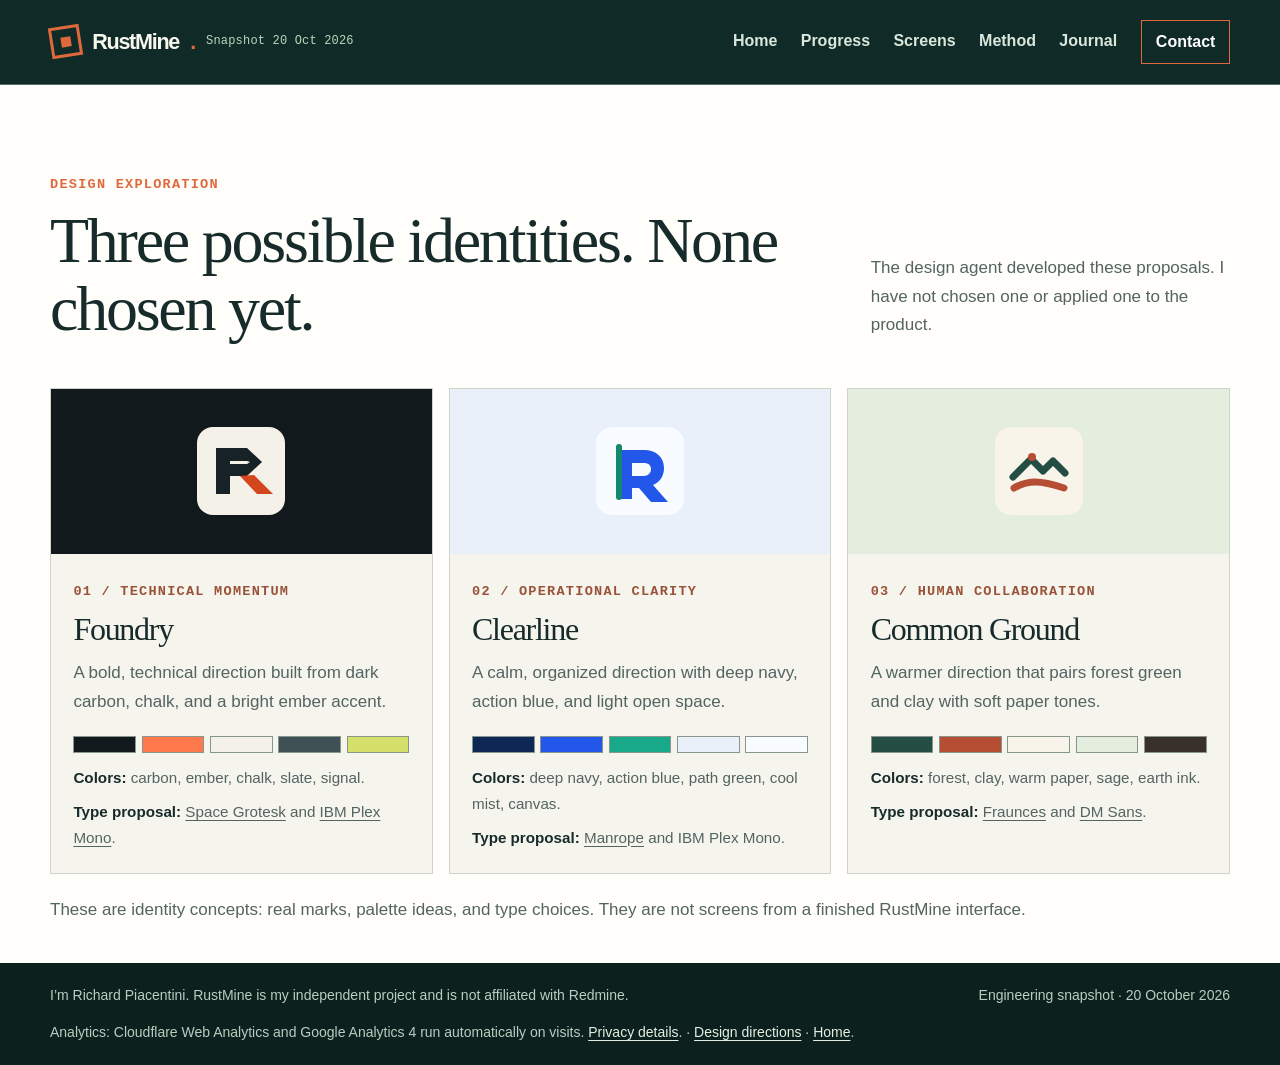
==== design/index.html @ 47bffeab "Organize RustMine site into seven evidence-led pages" ====
<!doctype html>
<html lang="en">
<head>
  <meta charset="utf-8">
  <meta name="viewport" content="width=device-width, initial-scale=1">
  <meta name="color-scheme" content="light">
  <meta name="theme-color" content="#102b27">
  <link rel="icon" href="/favicon.ico" sizes="any">
  <link rel="icon" href="/favicon.svg" type="image/svg+xml">
  <link rel="icon" href="/favicon-32.png" type="image/png" sizes="32x32">
  <link rel="icon" href="/favicon-16.png" type="image/png" sizes="16x16">
  <link rel="apple-touch-icon" href="/apple-touch-icon.png" sizes="180x180">
  <link rel="manifest" href="/site.webmanifest">
  <meta name="description" content="Three unchosen RustMine identity concepts, separate from the actual product interface.">
  <link rel="canonical" href="https://rustmine.org/design/">
  <meta property="og:type" content="website">
  <meta property="og:site_name" content="RustMine">
  <meta property="og:url" content="https://rustmine.org/design/">
  <meta property="og:title" content="Design directions | RustMine">
  <meta property="og:description" content="Three unchosen RustMine identity concepts, separate from the actual product interface.">
  <meta property="og:image" content="https://rustmine.org/social-card-2026-10-20.png">
  <meta property="og:image:secure_url" content="https://rustmine.org/social-card-2026-10-20.png">
  <meta property="og:image:type" content="image/png">
  <meta property="og:image:width" content="1200">
  <meta property="og:image:height" content="630">
  <meta property="og:image:alt" content="RustMine: Keep Redmine’s data. Rebuild its core in Rust.">
  <meta name="twitter:card" content="summary_large_image">
  <meta name="twitter:title" content="Design directions | RustMine">
  <meta name="twitter:description" content="Three unchosen RustMine identity concepts, separate from the actual product interface.">
  <meta name="twitter:image" content="https://rustmine.org/social-card-2026-10-20.png">
  <meta name="twitter:image:alt" content="RustMine: Keep Redmine’s data. Rebuild its core in Rust.">
  <title>Design directions | RustMine</title>
  <script type="application/ld+json">
  {
  "@context": "https://schema.org",
  "@graph": [
    {
      "@type": "WebSite",
      "@id": "https://rustmine.org/#website",
      "name": "RustMine",
      "url": "https://rustmine.org/",
      "description": "Richard Piacentini’s public engineering journal about an experimental rewrite of Redmine in Rust."
    },
    {
      "@type": "WebPage",
      "@id": "https://rustmine.org/design/#webpage",
      "url": "https://rustmine.org/design/",
      "name": "Design directions | RustMine",
      "description": "Three unchosen RustMine identity concepts, separate from the actual product interface.",
      "inLanguage": "en",
      "isPartOf": {
        "@id": "https://rustmine.org/#website"
      },
      "author": {
        "@id": "https://rustmine.org/#author"
      }
    },
    {
      "@type": "Person",
      "@id": "https://rustmine.org/#author",
      "name": "Richard Piacentini",
      "sameAs": [
        "https://www.linkedin.com/in/richardpiacentini/"
      ]
    }
  ]
}
  </script>
    <link rel="stylesheet" href="/site.css">
</head>
<body>
  <a class="skip" href="#main">Skip to content</a>
<header class="site-header">
    <div class="wrap header-row">
      <div class="brand-lockup"><a class="brand" href="/" aria-label="RustMine home"><span class="brand-mark" aria-hidden="true"><span></span></span>RustMine<span style="color:var(--accent)">.</span></a><span class="header-snapshot">Snapshot <time datetime="2026-10-20T04:11:00Z">20 Oct 2026</time></span></div>
      <nav class="site-nav desktop-nav" id="main-nav" aria-label="Main navigation"><a href="/">Home</a><a href="/progress/">Progress</a><a href="/screens/">Screens</a><a href="/method/">Method</a><a href="/journal/">Journal</a><a class="nav-contact" href="/#contact">Contact</a></nav>
      <details class="mobile-menu" id="mobile-menu">
        <summary><span class="menu-glyph" aria-hidden="true"><i></i><i></i><i></i></span>Menu</summary>
        <nav class="site-nav mobile-nav" aria-label="Mobile navigation"><a href="/">Home</a><a href="/progress/">Progress</a><a href="/screens/">Screens</a><a href="/method/">Method</a><a href="/journal/">Journal</a><a href="/design/" aria-current="page">Design directions</a><a href="/privacy/">Privacy</a><a class="mobile-contact" href="/#contact">Contact</a></nav>
      </details>
    </div>
  </header>
  <main id="main">
<section class="section directions" id="directions" aria-labelledby="directions-title">
      <div class="wrap">
        <div class="section-heading"><div><div class="eyebrow">Design exploration</div><h2 id="directions-title">Three possible identities. None chosen yet.</h2></div><p>The design agent developed these proposals. I have not chosen one or applied one to the product.</p></div>
        <div class="directions-grid">
          <article class="direction-card" style="--direction-bg:#11191c;--direction-tile:#f4f1e9">
            <div class="direction-visual"><img src="/assets/site/brand/foundry-mark.svg" alt="Foundry mark: an angular R with an ember-colored stroke" width="88" height="88"></div>
            <div class="direction-body"><span class="eyebrow">01 / Technical momentum</span><h3>Foundry</h3><p>A bold, technical direction built from dark carbon, chalk, and a bright ember accent.</p><div class="direction-swatches" aria-hidden="true"><span style="background:#11191c"></span><span style="background:#ff784c"></span><span style="background:#f4f1e9"></span><span style="background:#405155"></span><span style="background:#d4e06a"></span></div><p class="direction-detail"><strong>Colors:</strong> carbon, ember, chalk, slate, signal.</p><p class="direction-detail"><strong>Type proposal:</strong> <a class="external-link" href="https://fonts.google.com/specimen/Space+Grotesk" target="_blank" rel="noopener noreferrer" aria-label="Space Grotesk (opens in a new tab)" title="Opens in a new tab">Space Grotesk</a> and <a class="external-link" href="https://fonts.google.com/specimen/IBM+Plex+Mono" target="_blank" rel="noopener noreferrer" aria-label="IBM Plex Mono (opens in a new tab)" title="Opens in a new tab">IBM Plex Mono</a>.</p></div>
          </article>
          <article class="direction-card" style="--direction-bg:#eaf0fa;--direction-tile:#f8fbff">
            <div class="direction-visual"><img src="/assets/site/brand/clearline-mark.svg" alt="Clearline mark: a blue R anchored by a green line" width="88" height="88"></div>
            <div class="direction-body"><span class="eyebrow">02 / Operational clarity</span><h3>Clearline</h3><p>A calm, organized direction with deep navy, action blue, and light open space.</p><div class="direction-swatches" aria-hidden="true"><span style="background:#0d2855"></span><span style="background:#2357e9"></span><span style="background:#17a989"></span><span style="background:#eaf0fa"></span><span style="background:#f8fbff"></span></div><p class="direction-detail"><strong>Colors:</strong> deep navy, action blue, path green, cool mist, canvas.</p><p class="direction-detail"><strong>Type proposal:</strong> <a class="external-link" href="https://fonts.google.com/specimen/Manrope" target="_blank" rel="noopener noreferrer" aria-label="Manrope (opens in a new tab)" title="Opens in a new tab">Manrope</a> and IBM Plex Mono.</p></div>
          </article>
          <article class="direction-card" style="--direction-bg:#e5eddf;--direction-tile:#f8f4ea">
            <div class="direction-visual"><img src="/assets/site/brand/common-ground-mark.svg" alt="Common Ground mark: two rising paths above a shared horizon" width="88" height="88"></div>
            <div class="direction-body"><span class="eyebrow">03 / Human collaboration</span><h3>Common Ground</h3><p>A warmer direction that pairs forest green and clay with soft paper tones.</p><div class="direction-swatches" aria-hidden="true"><span style="background:#244e44"></span><span style="background:#b54e32"></span><span style="background:#f8f4ea"></span><span style="background:#e5eddf"></span><span style="background:#3a302a"></span></div><p class="direction-detail"><strong>Colors:</strong> forest, clay, warm paper, sage, earth ink.</p><p class="direction-detail"><strong>Type proposal:</strong> <a class="external-link" href="https://fonts.google.com/specimen/Fraunces" target="_blank" rel="noopener noreferrer" aria-label="Fraunces (opens in a new tab)" title="Opens in a new tab">Fraunces</a> and <a class="external-link" href="https://fonts.google.com/specimen/DM+Sans" target="_blank" rel="noopener noreferrer" aria-label="DM Sans (opens in a new tab)" title="Opens in a new tab">DM Sans</a>.</p></div>
          </article>
        </div>
        <p class="directions-note">These are identity concepts: real marks, palette ideas, and type choices. They are not screens from a finished RustMine interface.</p>
        
      </div>
    </section>
  </main>
<div class="screen-viewer" id="screen-viewer" role="dialog" aria-modal="true" aria-labelledby="viewer-title" aria-describedby="viewer-description" hidden>
    <div class="viewer-panel">
      <div class="viewer-toolbar"><h2 id="viewer-title"></h2><div class="viewer-controls"><button type="button" id="viewer-fit" aria-label="Fit image to window">Fit</button><button type="button" id="viewer-minus" aria-label="Zoom out">−</button><output id="viewer-zoom" aria-live="polite">Fit</output><button type="button" id="viewer-plus" aria-label="Zoom in">+</button><button type="button" class="viewer-close" id="viewer-close" aria-label="Close image viewer">Close ×</button></div></div>
      <div class="viewer-scroll" id="viewer-scroll" tabindex="0" aria-label="Scrollable full-resolution screenshot"><img id="viewer-image" alt=""></div>
      <p class="viewer-caption" id="viewer-description"></p>
    </div>
  </div>
<footer><div class="wrap"><span>I’m Richard Piacentini. RustMine is my independent project and is not affiliated with Redmine.</span><span>Engineering snapshot · 20 October 2026</span><p class="footer-analytics">Analytics: Cloudflare Web Analytics and Google Analytics 4 run automatically on visits. <a href="/privacy/">Privacy details</a>. · <a href="/design/">Design directions</a> · <a href="/">Home</a>.</p></div></footer>
  <script src="/analytics.js" defer></script>
  <script src="/site.js" defer></script>
</body>
</html>
---- site.css ----
:root {
      --ink: #172b2b;
      --muted: #536461;
      --line: #cdd4cb;
      --paper: #f5f4ed;
      --white: #fffefa;
      --forest: #183f38;
      --forest-deep: #102b27;
      --accent: #df693c;
      --accent-light: #f9e8dd;
      --mint: #b9d7bd;
      --mono: ui-monospace, SFMono-Regular, Menlo, Consolas, monospace;
      --serif: Iowan Old Style, Baskerville, Georgia, serif;
      --sans: -apple-system, BlinkMacSystemFont, "Segoe UI", Arial, sans-serif;
    }
    * { box-sizing: border-box; }
    html { scroll-behavior: smooth; }
    body { margin: 0; background: var(--paper); color: var(--ink); font: 17px/1.68 var(--sans); }
    a { color: inherit; text-underline-offset: .2em; }
    a:focus-visible, button:focus-visible { outline: 3px solid var(--accent); outline-offset: 4px; }
    .skip { position: absolute; left: 1rem; top: -4rem; z-index: 20; padding: .6rem 1rem; background: var(--white); }
    .skip:focus { top: .6rem; }
    .wrap { width: min(1180px, calc(100% - 3rem)); margin-inline: auto; }
    .eyebrow, .micro, .metric-label, .tag, .filter, .source, .mini-title { font-family: var(--mono); text-transform: uppercase; letter-spacing: .09em; }
    .eyebrow { font-size: .85rem; font-weight: 700; line-height: 1.45; }
    .micro { font-size: .875rem; }
    .site-header { position: sticky; top: 0; z-index: 40; background: var(--forest-deep); color: #f7f7ee; border-bottom: 1px solid #527069; }
    .header-row { min-height: 84px; display: flex; align-items: center; justify-content: space-between; gap: 1.5rem; }
    .brand-lockup { display: flex; flex: 0 0 auto; align-items: center; gap: .7rem; }
    .brand { display: inline-flex; align-items: center; gap: .7rem; text-decoration: none; font-weight: 800; font-size: 1.35rem; letter-spacing: -.06em; flex: none; }
    .brand-mark { width: 31px; height: 31px; display: inline-grid; place-items: center; border: 3px solid var(--accent); transform: rotate(-9deg); }
    .brand-mark span { display: block; width: 10px; height: 10px; background: var(--accent); }
    .header-snapshot { color: var(--mint); font: 400 .75rem/1.3 var(--mono); letter-spacing: .015em; white-space: nowrap; }
    .site-nav { display: flex; flex-wrap: nowrap; align-items: center; justify-content: flex-end; gap: clamp(.4rem, 1.2vw, 1.1rem); }
    .site-nav a { display: inline-flex; min-height: 44px; align-items: center; justify-content: center; padding: .35rem .25rem; border-bottom: 2px solid transparent; color: #d9e7dc; text-decoration: none; font: 650 1rem/1.2 var(--sans); white-space: nowrap; }
    .site-nav a:hover, .site-nav a[aria-current="page"] { color: #fff; }
    .site-nav a[aria-current="page"] { border-bottom-color: var(--accent); }
    .site-nav a:focus-visible { outline: 3px solid var(--accent); outline-offset: 2px; }
    .desktop-nav .nav-contact { margin-left: .3rem; padding: .5rem .85rem; border: 1px solid var(--accent); color: #fff; }
    .desktop-nav .nav-contact:hover { background: var(--accent); color: var(--forest-deep); }
    .mobile-menu { display: none; }
    .mobile-menu > summary { display: flex; align-items: center; gap: .65rem; min-height: 48px; padding: .5rem .8rem; border: 1px solid #6a887c; background: transparent; color: #f7f7ed; font: 700 1rem/1 var(--sans); cursor: pointer; list-style: none; }
    .mobile-menu > summary::-webkit-details-marker { display: none; }
    .mobile-menu > summary:focus-visible { outline: 3px solid var(--accent); outline-offset: 3px; }
    .menu-glyph { display: grid; gap: 4px; width: 18px; }
    .menu-glyph i { display: block; height: 2px; background: var(--accent); }
    .hero { color: #f7f7ee; background: radial-gradient(circle at 82% 15%, #31554a 0, transparent 37%), var(--forest-deep); overflow: hidden; }
    .hero-grid { position: relative; padding-block: clamp(2.5rem, 4vw, 4rem) 3.2rem; display: grid; grid-template-columns: minmax(0, 1.35fr) minmax(0, .72fr); grid-template-areas: "eyebrow ." "main note"; column-gap: clamp(2rem, 6vw, 5rem); row-gap: 1.2rem; align-items: start; }
    .hero-grid::after { content: ""; position: absolute; inset: 0 auto 0 58%; width: 1px; background: #426259; opacity: .55; pointer-events: none; }
    .hero-grid > .eyebrow { grid-area: eyebrow; margin: 0; }
    .hero-main { grid-area: main; min-width: 0; }
    .hero-main h1 { margin-top: 0; }
    .hero .eyebrow { color: var(--mint); display: flex; align-items: center; gap: .7rem; }
    .hero .eyebrow::before { content: ""; width: 26px; height: 2px; background: var(--accent); }
    h1, h2, h3, p { margin-top: 0; }
    h1, h2 { font-family: var(--serif); font-weight: 500; letter-spacing: -.035em; }
    h1 { max-width: 850px; font-size: clamp(3.35rem, 7.2vw, 7.2rem); line-height: 1.04; margin: 1.2rem 0 .35rem; }
    h1 em { font-weight: 500; color: #efad84; }
    .hero-byline { display: flex; align-items: center; flex-wrap: nowrap; gap: .75rem; max-width: 100%; color: var(--mint); font: 700 1rem/1.5 var(--mono); letter-spacing: .025em; margin: 0 0 1.45rem; }
    .hero-byline img { display: block; width: 46px; height: 46px; flex: 0 0 46px; border: 2px solid var(--mint); border-radius: 50%; object-fit: cover; object-position: 50% 35%; }
    .hero-byline span { flex: 1 1 auto; min-width: 0; overflow-wrap: break-word; }
    .hero-origin { scroll-margin-top: 108px; margin-bottom: clamp(2.5rem, 5vw, 4rem); padding: clamp(1.75rem, 4vw, 3.5rem); background: #f7f7ee; color: var(--ink); border-top: 5px solid var(--accent); }
    .hero-origin .eyebrow { color: #316b53; }
    .hero-origin-heading { max-width: 850px; margin-bottom: clamp(1.6rem, 3vw, 2.4rem); }
    .hero-origin h2 { font: 500 clamp(2rem, 3.5vw, 3.35rem)/1.14 var(--serif); letter-spacing: -.035em; margin: .65rem 0 0; }
    .hero-origin-grid { display: grid; grid-template-columns: repeat(2, minmax(0, 1fr)); gap: clamp(2rem, 5vw, 5rem); }
    .hero-origin-block { min-width: 0; }
    .hero-origin h3 { color: var(--forest-deep); font: 700 .9rem/1.45 var(--mono); letter-spacing: .06em; text-transform: uppercase; margin: 1.5rem 0 .7rem; }
    .hero-origin h3:first-child { margin-top: 0; }
    .hero-origin p { max-width: 65ch; font-size: 1.06rem; line-height: 1.7; margin-bottom: 1rem; }
    .hero-origin p:last-child { margin-bottom: 0; }
    .hero-origin strong { color: var(--forest-deep); }
    .hero-origin-coda { padding-top: 1rem; border-top: 1px solid var(--line); }
    .hero-tagline { max-width: 850px; font: 500 clamp(2.25rem, 4.2vw, 4.3rem)/1.12 var(--serif); letter-spacing: -.035em; margin: 0 0 1.55rem; }
    .hero-tagline em { font-weight: 500; color: #efad84; }
    .hero-copy { max-width: 65ch; color: #d1e0d8; font-size: clamp(1.06rem, 1.5vw, 1.23rem); line-height: 1.65; }
    .hero-actions { display: flex; flex-wrap: wrap; gap: .9rem; align-items: center; margin-top: 2rem; }
    .hero-linkedin { display: inline-flex; align-items: center; gap: .7rem; min-height: 56px; padding: .875rem 1rem; border: 1px solid var(--accent); background: var(--accent); color: #0c211e; text-decoration: none; font-size: 1rem; font-weight: 800; line-height: 1.35; }
    .hero-linkedin:hover { background: #ef8a5c; border-color: #ef8a5c; }
    .hero-linkedin:focus-visible { outline: 3px solid var(--accent); outline-offset: 3px; }
    .hero-linkedin .linkedin-icon { display: block; flex: none; }
    .hero-linkedin span { min-width: 0; }
    .hero-actions .button { background: transparent; border-color: #77988a; color: #f7f7ed; }
    .hero-actions .button:hover { background: #244a40; border-color: var(--mint); }
    .hero-contact-note { max-width: 56ch; margin: 1.1rem 0 0; color: #d1e0d8; font-size: 1rem; line-height: 1.55; }
    .button { display: inline-flex; justify-content: center; align-items: center; gap: .6rem; padding: .83rem 1.2rem; border: 1px solid var(--accent); background: var(--accent); color: #1c2622; text-decoration: none; font-size: 1rem; font-weight: 800; }
    .button:hover { background: #ef8a5c; border-color: #ef8a5c; }
    .text-link { color: #e9e8d6; font-weight: 700; font-size: 1rem; }
    .hero-note { grid-area: note; align-self: start; position: relative; z-index: 1; padding: 1.5rem; background: #22433b; border: 1px solid #6a887c; box-shadow: 13px 13px 0 #0c221e; transform: rotate(1deg); }
    .hero-note .mini-title { color: #abd3b7; font-size: .875rem; border-bottom: 1px solid #6a887c; padding-bottom: .8rem; margin-bottom: 1.4rem; }
    .hero-note strong { display: block; font: 500 clamp(1.55rem, 2.4vw, 2.2rem)/1.14 var(--serif); letter-spacing: -.04em; margin-bottom: 1rem; }
    .hero-note p { color: #d8e4dc; font-size: 1rem; }
    .hero-note .note-foot { margin-top: 1.7rem; padding-top: .8rem; border-top: 1px solid #6a887c; color: #bcd1c3; }
    .hero-tail { border-top: 1px solid #426259; padding-block: 1.2rem; color: #bed1c5; font-size: .875rem; display: flex; flex-wrap: wrap; gap: .75rem 2.4rem; }
    .hero-tail span::before { content: "/"; color: var(--accent); margin-right: .75rem; }
    .evidence-band { border-top: 2px solid var(--accent); background: #183f38; color: #f7f7ed; }
    .evidence-single { display: grid; grid-template-columns: auto minmax(0, 1fr); gap: 1.5rem; align-items: center; padding: 1.7rem 1.8rem; }
    .evidence-value { color: #f7f7ed; font: 500 clamp(2.5rem, 4.8vw, 4rem)/1 var(--serif); font-variant-numeric: tabular-nums; letter-spacing: -.045em; }
    .evidence-label { display: block; color: #f7f7ed; font: 700 1rem/1.35 var(--sans); }
    .evidence-dates { display: grid; grid-template-columns: repeat(2, minmax(0, 1fr)); gap: .85rem 1.4rem; margin: 1rem 0 .7rem; }
    .evidence-dates > div { min-width: 0; border-left: 3px solid var(--accent); padding: .15rem 0 .15rem .8rem; }
    .evidence-dates dt { color: #d4e3d8; font: 700 .9rem/1.4 var(--sans); }
    .evidence-dates dd { margin: .25rem 0 0; color: #fff; font: 600 1.08rem/1.5 var(--sans); }
    .evidence-definition { margin: .75rem 0 0; color: #e5eee5; font-size: 1rem; line-height: 1.6; }
    .build-journal-link { margin: 1.5rem 0 0; }
    .build-journal-link a { display: inline-flex; min-height: 44px; align-items: center; color: #f7f7ed; font-weight: 700; text-underline-offset: .3em; }
    .build-journal-link span { color: #efad84; margin-left: .45rem; }
    @media (max-width: 620px) {
      .evidence-single { grid-template-columns: minmax(0, 1fr); gap: .95rem; padding: 1.75rem 0 2rem; }
      .evidence-value { font-size: 4rem; }
      .evidence-label { font-size: 1.22rem; line-height: 1.35; }
      .evidence-dates { grid-template-columns: minmax(0, 1fr); gap: .9rem; margin-block: 1.25rem 1rem; }
      .evidence-dates > div { padding-left: 1rem; }
      .evidence-dates dd { font-size: 1.1rem; }
    }
    .build-timeline { background: var(--forest); color: #f7f7ed; padding-block: clamp(3.8rem, 6vw, 6rem); }
    .build-head { display: grid; grid-template-columns: minmax(0, 1.3fr) minmax(270px, .7fr); gap: clamp(2rem, 6vw, 5rem); align-items: end; }
    .build-head .eyebrow { color: var(--mint); }
    .build-head h2 { max-width: 720px; font-size: clamp(2.8rem, 5vw, 4.8rem); line-height: 1.02; margin: .65rem 0 1rem; }
    .build-head > div > p { max-width: 660px; color: #d4e3d8; font-size: 1.04rem; margin-bottom: 0; }
    .build-intent { padding: 1.25rem 1.4rem; border: 1px solid #739789; border-left: 4px solid var(--accent); background: #274f43; }
    .build-intent p { font: 500 clamp(1.25rem, 2vw, 1.6rem)/1.3 var(--serif); letter-spacing: -.025em; margin: 0 0 .6rem; }
    .build-intent small { color: #c9ddd0; font-size: .9rem; }
    .build-progress { margin: 2.3rem 0 1.2rem; padding: 1.2rem 1.8rem; border-left: 4px solid var(--mint); background: var(--paper); color: var(--ink); }
    .build-progress .eyebrow { color: #315f4a; }
    .build-progress p { max-width: 90ch; margin: .35rem 0 0; color: var(--muted); }
    .build-progress a { color: var(--forest); font-weight: 700; }
    .build-latest { display: flex; justify-content: space-between; align-items: center; gap: 1.5rem; margin: 2.3rem 0 1.2rem; padding: 1.5rem 1.8rem; border-top: 4px solid var(--accent); background: var(--paper); color: var(--ink); }
    .build-progress + .build-latest { margin-top: 0; }
    .build-latest + .build-progress { margin-top: 0; }
    .build-latest .eyebrow { color: #9a4c2f; }
    .build-latest h3 { max-width: 800px; font: 500 clamp(1.5rem, 2.5vw, 2.4rem)/1.14 var(--serif); letter-spacing: -.035em; margin: .4rem 0 .5rem; }
    .build-latest p { color: var(--muted); font-size: 1rem; margin: 0; }
    .build-latest-total { flex: none; min-width: 132px; text-align: right; }
    .build-latest-total strong { display: block; color: #a34b2e; font: 500 clamp(3.2rem, 6vw, 5.4rem)/1 var(--serif); letter-spacing: -.06em; }
    .build-latest-total span { display: block; color: var(--muted); font: 700 .875rem/1.35 var(--mono); text-transform: uppercase; }
    .build-chart { margin: 0; padding: 1.45rem 1.8rem 1.25rem; background: var(--paper); color: var(--ink); }
    .build-chart figcaption { display: flex; align-items: baseline; justify-content: space-between; flex-wrap: wrap; gap: .4rem 1rem; }
    .build-chart figcaption strong { font: 500 1.5rem var(--serif); letter-spacing: -.025em; }
    .build-chart figcaption span { color: var(--muted); font: 700 .9rem/1.45 var(--mono); }
    .build-chart-scroll { overflow-x: auto; padding: .7rem 0 .35rem; }
    .build-chart-days { min-width: 730px; display: grid; grid-template-columns: repeat(9, minmax(0, 1fr)); gap: 1rem; align-items: end; border-bottom: 1px solid #8fa197; }
    .build-chart-day { display: flex; flex-direction: column; align-items: center; color: var(--ink); text-decoration: none; text-align: center; }
    .build-chart-day:hover .build-bar, .build-chart-day:focus-visible .build-bar { background: #ab4625; }
    .build-chart-day .build-value { font: 700 .95rem var(--mono); margin-bottom: .35rem; }
    .build-bar-track { width: min(100%, 58px); height: 150px; display: flex; align-items: end; }
    .build-bar { display: block; width: 100%; height: var(--height); min-height: 3px; background: var(--accent); }
    .build-chart-day[data-zero="true"] .build-bar { height: 0; min-height: 0; border-top: 2px dashed #84958b; background: transparent; }
    .build-chart-day time { display: block; width: 100%; padding: .55rem 0 .35rem; font: 700 .95rem var(--mono); }
    .build-chart-day .date-full { display: none; }
    .build-chart-note { margin: .8rem 0 0; color: var(--muted); font-size: 1rem; line-height: 1.6; }
    .build-method { margin-top: 1rem; color: #d5e5d9; font-size: 1.0625rem; }
    .build-method summary { width: fit-content; cursor: pointer; font-weight: 700; text-decoration: underline; text-underline-offset: .2em; }
    .build-method p { max-width: 870px; margin: .75rem 0 0; }
    .build-days { border-top: 1px solid #77988a; }
    .build-days-heading { font: 500 2rem var(--serif); margin: 2.5rem 0 .9rem; letter-spacing: -.035em; }
    .build-day { border-bottom: 1px solid #77988a; scroll-margin-top: 108px; }
    .build-day summary { display: grid; grid-template-columns: 110px minmax(0, 1fr) 105px 1rem; gap: 1rem; align-items: baseline; padding: 1.05rem .15rem; cursor: pointer; list-style: none; }
    .build-day summary::-webkit-details-marker { display: none; }
    .build-day summary:hover { background: #244a40; }
    .build-day time, .build-day-count { font: 700 .95rem/1.5 var(--mono); color: #d5e5d9; }
    .build-day summary strong { font: 500 1.2rem/1.25 var(--serif); }
    .build-day-arrow { color: #efad84; font-size: 1.3rem; line-height: 1; }
    .build-day[open] .build-day-arrow { transform: rotate(180deg); }
    .build-day-body { max-width: 820px; padding: .1rem 0 1.3rem 126px; color: #d5e5d9; font-size: 1rem; }
    .build-day-body p { max-width: 65ch; margin: 0; }
    .build-day-body p + p { margin-top: .85rem; }
    main section { scroll-margin-top: 108px; }
    .section { padding-block: clamp(4rem, 7vw, 7rem); }
    .section.team, .section.directions { padding-bottom: clamp(2.25rem, 3vw, 3.5rem); }
    .section.process, .section.journal { padding-top: clamp(2.25rem, 3vw, 3.5rem); }
    .section-heading { display: flex; justify-content: space-between; align-items: end; gap: 2rem; margin-bottom: 2.8rem; }
    .section-heading h2 { font-size: clamp(2.6rem, 5vw, 4.55rem); line-height: 1.06; max-width: 780px; margin-bottom: 0; }
    .section-heading p { max-width: 38ch; color: var(--muted); font-size: 1rem; margin-bottom: .15rem; }
    .section-heading .eyebrow { color: var(--accent); margin-bottom: .8rem; }
    .screens { background: #e5e9df; }
    .screens-clarity { max-width: 940px; padding: 1.2rem 1.45rem; margin: -1rem 0 2rem; background: var(--white); border-left: 4px solid var(--accent); font: 500 clamp(1.1rem, 1.8vw, 1.4rem)/1.45 var(--serif); letter-spacing: -.015em; }
    .screens-grid { display: grid; grid-template-columns: repeat(2, minmax(0, 1fr)); gap: 1.2rem; }
    .screen-card { margin: 0; min-width: 0; background: var(--white); border: 1px solid #aebbb0; }
    .screen-card:first-child { grid-column: 1 / -1; }
    .screen-card-wide { grid-column: 1 / -1; }
    .screen-open { display: block; position: relative; width: 100%; padding: 0; border: 0; border-bottom: 1px solid #aebbb0; background: #f0f2ef; color: var(--ink); cursor: zoom-in; text-align: left; }
    .screen-open img { display: block; width: 100%; height: auto; }
    .screen-open span { position: absolute; right: .8rem; bottom: .8rem; padding: .3rem .6rem; background: var(--forest-deep); color: #fff; font: 700 .875rem var(--sans); }
    .screen-open:hover span, .screen-open:focus-visible span { background: #9a4c2f; }
    .screen-dismiss { display: none; }
    .screen-card:target { position: fixed; z-index: 110; inset: 0; overflow: auto; -webkit-overflow-scrolling: touch; overscroll-behavior: contain; margin: 0; padding: 3.5rem 1rem 1rem; border: 0; background: rgba(7, 24, 21, .96); }
    .screen-card:target .screen-open { width: max-content; max-width: none; margin: 0 auto; border: 0; background: transparent; cursor: default; }
    .screen-card:target .screen-open img { width: auto; max-width: none; height: auto; }
    .screen-card:target .screen-open span { display: none; }
    .screen-card:target .screen-dismiss { display: inline-flex; position: fixed; z-index: 111; top: max(1rem, env(safe-area-inset-top)); right: max(1rem, env(safe-area-inset-right)); align-items: center; min-height: 44px; padding: .55rem .9rem; background: var(--paper); color: var(--ink); border: 1px solid var(--ink); font: 700 .9rem var(--sans); text-decoration: none; }
    .screen-card:target figcaption { box-sizing: border-box; width: min(1280px, 100%); margin: 0 auto 1rem; background: var(--paper); }
    .screen-card figcaption { padding: 1.15rem 1.3rem 1.3rem; }
    .screen-card figcaption .screen-category { display: block; margin: 0 0 .45rem; color: #9a4c2f; font: 700 .85rem/1.45 var(--mono); letter-spacing: .05em; text-transform: uppercase; }
    .screen-card figcaption strong { display: block; font: 500 1.45rem/1.25 var(--serif); letter-spacing: -.025em; }
    .screen-card figcaption .screen-caption { display: block; max-width: 60ch; margin-top: .4rem; color: var(--muted); font-size: 1rem; }
    .screens-note { margin: 1.3rem 0 0; color: var(--muted); font-size: 1rem; }
    body.viewer-open { overflow: hidden; }
    .screen-viewer[hidden] { display: none; }
    .screen-viewer { position: fixed; z-index: 100; inset: 0; display: grid; place-items: center; padding: 1rem; background: rgba(7, 24, 21, .92); }
    .viewer-panel { display: grid; grid-template-rows: auto minmax(0, 1fr) auto; width: min(100%, 1400px); height: min(100%, 980px); min-height: 0; background: var(--paper); color: var(--ink); box-shadow: 0 18px 55px #071512; }
    .viewer-toolbar { display: flex; align-items: center; justify-content: space-between; flex-wrap: wrap; gap: .5rem 1rem; padding: .75rem 1rem; border-bottom: 1px solid var(--line); }
    .viewer-toolbar h2 { font: 500 1.3rem/1.15 var(--serif); margin: 0; }
    .viewer-controls { display: flex; align-items: center; gap: .35rem; }
    .viewer-controls button { min-width: 2.5rem; padding: .35rem .55rem; border: 1px solid #81928a; background: var(--white); color: var(--ink); font: 700 .9rem var(--sans); cursor: pointer; }
    .viewer-controls button:hover, .viewer-controls button:focus-visible { background: #dfe9d9; }
    .viewer-controls button:disabled { opacity: .45; cursor: default; }
    .viewer-controls output { min-width: 3rem; text-align: center; font: 700 .8rem var(--mono); }
    .viewer-controls .viewer-close { margin-left: .5rem; background: var(--forest-deep); color: #fff; border-color: var(--forest-deep); }
    .viewer-controls .viewer-close:hover, .viewer-controls .viewer-close:focus-visible { background: #9a4c2f; color: #fff; }
    .viewer-scroll { min-height: 0; overflow: auto; padding: 1rem; text-align: center; overscroll-behavior: contain; }
    .viewer-scroll img { display: block; width: auto; max-width: 100%; height: auto; margin: 0 auto; }
    .viewer-caption { margin: 0; padding: .65rem 1rem; border-top: 1px solid var(--line); font-size: 1rem; color: var(--muted); }
    .db-panel { display: grid; grid-template-columns: 1fr 1.1fr; border: 1px solid var(--ink); background: var(--white); }
    .db-panel-lead { padding: clamp(2rem, 5vw, 4rem); background: #dfe9d9; border-right: 1px solid var(--ink); }
    .db-panel-lead h2 { font: 500 clamp(2.2rem, 4vw, 3.75rem)/1.05 var(--serif); letter-spacing: -.035em; margin: .9rem 0 1.5rem; }
    .db-panel-lead h2 span { color: #36725b; }
    .db-panel-lead p { max-width: 530px; }
    .db-panel-side { padding: clamp(2rem, 5vw, 4rem); }
    .rule-list { list-style: none; padding: 0; margin: 1.2rem 0 0; }
    .rule-list li { border-top: 1px solid var(--line); padding: 1rem 0; display: grid; grid-template-columns: 8rem 1fr; gap: .9rem; font-size: 1rem; }
    .rule-list strong { font-size: 1rem; }
    .rule-list span { color: var(--muted); }
    .team { background: #e5e9df; }
    .team-owner { display: grid; grid-template-columns: 185px 1fr; gap: 2rem; padding: 1.7rem 2rem; background: var(--forest-deep); color: #f5f4e9; border: 1px solid var(--forest-deep); }
    .team-owner h3 { font: 500 2.1rem/1.1 var(--serif); letter-spacing: -.04em; margin: .15rem 0 .5rem; }
    .team-owner p { color: #d4e3d8; font-size: 1rem; margin: 0; }
    .team-owner .eyebrow { color: #b9d7bd; padding-top: .35rem; }
    .team-lanes { border-inline: 1px solid #aebbb0; }
    .team-lane { display: grid; grid-template-columns: 185px minmax(0, 1fr); gap: 2rem; padding: 1.65rem 2rem; border-bottom: 1px solid #aebbb0; background: #f8f8f2; }
    .team-lane:nth-child(even) { background: #eef1e9; }
    .team-lane h3 { font: 500 1.65rem/1.13 var(--serif); letter-spacing: -.035em; margin: .25rem 0 .4rem; }
    .team-lane p { color: var(--muted); font-size: 1rem; margin: 0; }
    .team-lane .lane-label { font: 700 .85rem/1.5 var(--mono); letter-spacing: .06em; text-transform: uppercase; color: #a24e31; }
    .team-foot { display: grid; grid-template-columns: 88px minmax(0, 1fr); align-items: center; gap: 1.25rem; padding: 1.25rem 1.35rem; background: #d8e1d4; border: 1px solid #aebbb0; border-top: 0; color: #43554d; font-size: 1rem; }
    .team-foot img { display: block; width: 88px; height: 88px; border: 3px solid var(--forest); border-radius: 50%; object-fit: cover; object-position: 50% 35%; }
    .team-foot p { margin: 0 0 .65rem; }
    .team-foot strong { display: block; color: var(--forest-deep); font: 500 clamp(1.5rem, 2.5vw, 2.1rem)/1.15 var(--serif); letter-spacing: -.035em; }
    .directions { background: var(--white); }
    .directions-grid { display: grid; grid-template-columns: repeat(3, minmax(0, 1fr)); gap: 1rem; }
    .direction-card { min-width: 0; border: 1px solid var(--line); background: var(--paper); }
    .direction-visual { min-height: 165px; display: grid; place-items: center; padding: 1.5rem; background: var(--direction-bg); }
    .direction-visual img { display: block; width: 88px; height: 88px; padding: 12px; border-radius: 16px; background: var(--direction-tile); }
    .direction-body { padding: 1.4rem; }
    .direction-body .eyebrow { color: #9a5238; }
    .direction-body h3 { font: 500 2rem/1.1 var(--serif); letter-spacing: -.04em; margin: .5rem 0 .7rem; }
    .direction-body p { color: var(--muted); font-size: 1rem; }
    .direction-swatches { display: flex; gap: .35rem; margin: 1.2rem 0 .75rem; }
    .direction-swatches span { display: block; flex: 1; height: 17px; border: 1px solid #87958c; }
    .direction-body .direction-detail { margin: .5rem 0 0; font-size: .95rem; }
    .direction-detail strong { color: var(--ink); }
    .directions-note { margin: 1.4rem 0 0; color: var(--muted); font-size: 1rem; }
    .theme-roadmap { margin-top: 2rem; padding: clamp(1.5rem, 3vw, 2.2rem); border: 1px solid var(--line); border-left: 4px solid var(--accent); background: var(--paper); }
    .theme-roadmap-status { display: flex; flex-wrap: wrap; align-items: center; gap: .7rem 1rem; }
    .theme-roadmap-status time { color: var(--muted); font: 700 .85rem/1.45 var(--mono); }
    .theme-roadmap h3 { font: 500 clamp(1.6rem, 2.7vw, 2.2rem)/1.15 var(--serif); letter-spacing: -.035em; margin: 1rem 0 .8rem; }
    .theme-roadmap p { max-width: 78ch; color: var(--muted); font-size: 1rem; margin: .7rem 0 0; }
    .theme-roadmap .theme-roadmap-limit { color: var(--ink); font-weight: 700; }
    .theme-demo { margin-top: 2rem; padding-top: 1.8rem; border-top: 1px solid var(--line); scroll-margin-top: 108px; }
    .theme-demo h4 { margin: 0 0 1rem; font: 500 clamp(1.35rem, 2vw, 1.8rem)/1.2 var(--serif); letter-spacing: -.025em; }
    .theme-demo figure { width: min(100%, 900px); margin: 0; border: 1px solid var(--line); background: var(--white); }
    .theme-demo video { display: block; width: 100%; height: auto; aspect-ratio: 1280 / 900; background: var(--forest-deep); }
    .theme-demo figcaption { padding: 1rem 1.1rem 1.2rem; color: var(--muted); font-size: .95rem; line-height: 1.55; }
    .theme-demo figcaption strong { color: var(--ink); }
    .theme-capture-set { margin-top: 2.2rem; padding-top: 1.8rem; border-top: 1px solid var(--line); }
    .theme-capture-set h4 { margin: 0; font: 500 clamp(1.35rem, 2vw, 1.8rem)/1.2 var(--serif); letter-spacing: -.025em; }
    .theme-capture-set > p { margin: .55rem 0 0; }
    .theme-capture-grid { display: grid; grid-template-columns: repeat(3, minmax(0, 1fr)); gap: 1rem; margin-top: 1.2rem; }
    .theme-shot { min-width: 0; margin: 0; border: 1px solid var(--line); background: var(--white); }
    .theme-shot .screen-open { border-bottom: 1px solid var(--line); }
    .theme-shot figcaption { padding: 1rem 1.1rem 1.15rem; }
    .theme-shot figcaption strong { display: block; font: 500 1.3rem/1.2 var(--serif); }
    .theme-shot .screen-caption { display: block; margin-top: .35rem; color: var(--muted); font-size: .9rem; line-height: 1.5; }
    .process { background: #e6eae0; }
    .steps { display: grid; grid-template-columns: repeat(4, 1fr); gap: 1px; border: 1px solid #aab8ac; background: #aab8ac; }
    .step { background: var(--paper); padding: 1.7rem; min-height: 255px; }
    .step .number { color: #a25f42; font: 500 2.3rem/1 var(--serif); }
    .step h3 { font-size: 1.3rem; line-height: 1.3; letter-spacing: -.025em; margin: 1.4rem 0 .7rem; }
    .step p { font-size: 1rem; color: var(--muted); }
    .architecture-note { margin-top: 2rem; padding: 1.7rem 2rem; border-left: 4px solid var(--accent); background: var(--white); }
    .architecture-note h3 { font: 500 clamp(1.5rem, 2.2vw, 1.85rem)/1.2 var(--serif); letter-spacing: -.025em; margin: 0 0 .9rem; }
    .architecture-note p { max-width: 68ch; color: var(--muted); font-size: 1rem; line-height: 1.65; margin: 0 0 1rem; }
    .architecture-note p:last-child { margin-bottom: 0; }

    .status { background: var(--forest); color: #f4f5ec; }
    .status .section-heading p, .status .section-heading .eyebrow { color: #c2dbc9; }
    .capability-grid { display: grid; grid-template-columns: repeat(3, minmax(0, 1fr)); gap: 1.6rem 2rem; margin-top: 2rem; }
    .capability { border-top: 1px solid #7ea192; padding-top: 1.1rem; }
    .capability h3 { font: 500 1.55rem/1.16 var(--serif); letter-spacing: -.035em; margin: 0 0 .55rem; }
    .capability p { color: #d9e8dc; font-size: 1rem; margin: 0; }
    .status-limit { margin-top: 2.5rem; padding: 1.4rem 1.5rem; border-left: 3px solid var(--accent); background: #244a40; }
    .status-limit h3 { font-size: 1.2rem; margin: 0 0 .45rem; }
    .status-limit p { color: #d9e8dc; font-size: 1rem; margin: 0; }
    .journal { background: var(--white); }
    .journal-intro { border-top: 1px solid var(--line); border-bottom: 1px solid var(--line); padding: 1rem 0; display: flex; gap: 1rem 2rem; flex-wrap: wrap; justify-content: space-between; color: var(--muted); font-size: 1rem; }
    .journal-intro strong { color: var(--ink); }
    .filters { display: flex; flex-wrap: wrap; align-items: center; gap: .5rem; margin: 2rem 0 2.5rem; }
    .filters .eyebrow { margin-right: .65rem; }
    .filter { background: transparent; color: var(--ink); border: 1px solid #9ba9a0; padding: .58rem .8rem; cursor: pointer; font-size: 1rem; font-weight: 700; }
    .filter:hover, .filter[aria-pressed="true"] { background: var(--ink); border-color: var(--ink); color: #fff; }
    .timeline { border-top: 1px solid var(--ink); }
    .entry { display: grid; grid-template-columns: 185px 1fr; gap: 2rem; padding: 2rem 0; border-bottom: 1px solid var(--line); }
    .entry[hidden] { display: none; }
    .entry time { font-family: var(--mono); font-size: .95rem; font-weight: 700; }
    .entry h3 { font: 500 clamp(1.45rem, 2vw, 2rem)/1.19 var(--serif); letter-spacing: -.035em; margin: .5rem 0 .65rem; }
    .entry p { max-width: 65ch; color: var(--muted); font-size: 1rem; margin: 0; }
    .entry .entry-takeaway { max-width: 65ch; border-left: 2px solid var(--accent); padding-left: .85rem; margin-top: .85rem; font-size: 1.0625rem; }
    .tag { display: inline-block; color: #a24e31; font-size: .85rem; font-weight: 700; }
    .empty { margin: 2rem 0; color: var(--muted); }
    .cost { background: var(--white); border-top: 1px solid var(--line); }
    .cost-grid { display: grid; grid-template-columns: repeat(2, 1fr); gap: 1px; background: var(--line); border: 1px solid var(--line); }
    .cost-item { padding: 1.35rem; background: var(--paper); }
    .cost-item h3 { font-size: 1rem; margin: 0 0 .8rem; }
    .cost-item strong { font: 500 1.35rem/1.15 var(--serif); color: #985039; }
    .cost-item p { font-size: 1rem; color: var(--muted); margin: .65rem 0 0; }
    .cost-after { max-width: 65ch; margin: 1.6rem 0 0; color: var(--muted); font-size: 1rem; }
    .measure { background: #e5e8db; }
    .maintenance { background: var(--paper); }
    .maintenance-head { display: flex; align-items: center; gap: .7rem; margin-bottom: 1.2rem; }
    .planned-mark { display: inline-block; border: 1px solid #b67453; color: #94492e; padding: .25rem .5rem; font: 700 .875rem var(--mono); text-transform: uppercase; letter-spacing: .06em; }
    .maintenance-grid { display: grid; grid-template-columns: 1fr 1fr; gap: 3rem; }
    .maintenance-flow { list-style: none; counter-reset: phase; margin: 0; padding: 0; border-top: 1px solid var(--ink); }
    .maintenance-flow li { counter-increment: phase; display: grid; grid-template-columns: 2.2rem minmax(0, 1fr); gap: .7rem; padding: 1rem 0; border-bottom: 1px solid var(--line); font-size: 1rem; }
    .maintenance-flow li::before { content: counter(phase, decimal-leading-zero); color: #a35539; font: 700 .875rem var(--mono); padding-top: .14rem; }
    .maintenance-step-content { min-width: 0; }
    .maintenance-aside { background: var(--white); border-left: 4px solid var(--accent); padding: 1.7rem 2rem; align-self: start; }
    .maintenance-aside h3 { font: 500 1.8rem/1.15 var(--serif); letter-spacing: -.04em; }
    @media (min-width: 1180px) { .maintenance-aside h3 { white-space: nowrap; } }
    .maintenance-aside p { color: var(--muted); font-size: 1rem; margin-bottom: 0; }
    .upstream-watch { background: var(--paper); border-top: 1px solid var(--line); }
    .upstream-top { display: flex; justify-content: space-between; align-items: start; gap: 2rem; padding-bottom: 1.7rem; border-bottom: 1px solid var(--line); }
    .upstream-top .eyebrow { color: #316b53; }
    .upstream-top h2 { font-size: clamp(2.3rem, 4.2vw, 3.7rem); line-height: 1.12; margin: .7rem 0 0; }
    .upstream-intro { max-width: 59ch; color: var(--muted); font-size: 1.05rem; line-height: 1.65; margin: .85rem 0 0; }
    .upstream-checked { flex: 0 0 205px; border-left: 3px solid var(--accent); padding: .15rem 0 .15rem .9rem; }
    .upstream-checked span { display: block; color: var(--muted); font: 700 .8rem/1.4 var(--mono); letter-spacing: .08em; text-transform: uppercase; }
    .upstream-checked time { display: block; margin-top: .35rem; font: 700 .95rem/1.45 var(--sans); }
    .upstream-grid { display: grid; grid-template-columns: 1.15fr 1fr 1fr; gap: 1rem; margin-top: 1.6rem; align-items: stretch; }
    .upstream-card { min-width: 0; background: var(--white); border: 1px solid var(--line); border-top: 4px solid var(--forest); padding: 1.35rem 1.4rem 1.3rem; }
    .upstream-card.observed { border-top-color: var(--accent); }
    .upstream-card.integrated { border-top-color: #87938a; }
    .upstream-card.integrated .upstream-state { color: var(--muted); }
    .upstream-state, .upstream-source-label { display: block; color: #316b53; font: 700 .8rem/1.45 var(--mono); text-transform: uppercase; letter-spacing: .09em; }
    .upstream-card.observed .upstream-state { color: #a35539; }
    .upstream-card h3 { font: 500 1.67rem/1.16 var(--serif); letter-spacing: -.035em; margin: .4rem 0 .9rem; }
    .upstream-card p { font-size: .91rem; line-height: 1.58; margin-bottom: .8rem; }
    .upstream-card p:last-child { margin-bottom: 0; }
    .upstream-item { border-top: 1px solid var(--line); padding-top: .8rem; margin-top: .8rem; }
    .upstream-item strong { display: block; font-size: .97rem; line-height: 1.35; }
    .upstream-item small { display: block; color: var(--muted); font-size: .82rem; line-height: 1.45; margin-top: .25rem; }
    .upstream-item p { margin: .42rem 0 0; }
    .upstream-card a, .upstream-foot a { color: var(--forest); font-weight: 700; }
    .upstream-card a:hover, .upstream-foot a:hover { color: #a35539; }
    .upstream-foot { display: grid; grid-template-columns: minmax(0, 1fr) auto; align-items: start; gap: 1.5rem; margin-top: 1.4rem; padding-top: 1.15rem; border-top: 1px solid var(--line); }
    .upstream-foot p { max-width: 67ch; color: var(--muted); font-size: .86rem; margin-bottom: 0; }
    .upstream-source-label { margin-bottom: .3rem; }
    .upstream-foot a { font-size: .86rem; white-space: nowrap; }
    .measure-grid { display: grid; grid-template-columns: .95fr 1.05fr; gap: clamp(2rem, 6vw, 6rem); align-items: start; }
    .measure h2 { font-size: clamp(2.6rem, 5vw, 4.7rem); line-height: 1.04; margin: .6rem 0 1.3rem; }
    .measure h2 em { color: #a95635; font-style: normal; }
    .measure p { max-width: 600px; color: #394b45; }
    .benchmark-card { background: var(--white); border: 1px solid var(--ink); box-shadow: 12px 12px 0 #c2cdbb; padding: 2rem; }
    .benchmark-card header { display: flex; justify-content: space-between; gap: 1rem; border-bottom: 1px solid var(--line); padding-bottom: 1.2rem; }
    .benchmark-card strong { font-size: 1.1rem; }
    .benchmark-card ul { margin: 1rem 0 0; padding-left: 1.2rem; }
    .benchmark-card li { padding: .45rem 0; border-top: 1px solid var(--line); font-size: 1rem; }
    .benchmark-card p { margin: 1.3rem 0 0; font-size: 1rem; }
    .contact { padding-block: 4rem; background: var(--forest-deep); color: #f4f4e9; }
    .contact-row { display: flex; justify-content: space-between; gap: 2.5rem; flex-wrap: wrap; align-items: end; }
    .contact h2 { font: 500 clamp(2rem, 4vw, 3.4rem)/1.1 var(--serif); letter-spacing: -.05em; max-width: 580px; margin: .8rem 0 0; }
    .contact-copy { max-width: 62ch; margin: 1.1rem 0 0; color: #d4e3d8; font-size: 1rem; }
    .beta-invite { padding-block: clamp(2.5rem, 5vw, 4.25rem); background: #244a40; color: #f7f7ed; border-top: 1px solid #77988a; }
    .beta-invite-row { display: flex; justify-content: space-between; align-items: center; gap: 1.5rem 2.5rem; flex-wrap: wrap; }
    .beta-invite-copy { flex: 1 1 32rem; min-width: 0; }
    .beta-invite .eyebrow { color: var(--mint); }
    .beta-invite h2 { max-width: 22ch; font: 500 clamp(2rem, 3.4vw, 3.2rem)/1.12 var(--serif); margin: .6rem 0 .8rem; }
    .beta-invite p { max-width: 62ch; margin: 0; color: #e2efe5; font-size: 1.0625rem; line-height: 1.65; }
    .beta-invite .beta-link { flex: none; color: #0c211e; }
    @media (max-width: 620px) { .beta-invite .beta-link { width: 100%; } }
    .contact-links { display: flex; gap: .9rem 1.8rem; flex-wrap: wrap; }
    .contact-links a { display: inline-flex; align-items: center; gap: .65rem; min-height: 48px; color: #f3c6a8; font-weight: 700; }
    .contact-links .linkedin-icon { display: block; flex: none; border-radius: 2px; }
    .contact-links .linkedin-contact { padding: .9rem 1.2rem; border: 1px solid var(--accent); background: var(--accent); color: #0c211e; text-decoration: none; }
    .contact-links .linkedin-contact:hover { background: #ef8a5c; border-color: #ef8a5c; }
    .contact-links a:focus-visible { outline: 3px solid var(--accent); outline-offset: 3px; }
    footer { background: #0c211e; color: #b8cec0; padding: 1.3rem 0; font-size: .875rem; }
    footer .wrap { display: flex; justify-content: space-between; gap: .8rem 2rem; flex-wrap: wrap; }
    .privacy-note { padding-block: 2.5rem; border-top: 1px solid var(--line); scroll-margin-top: 108px; }
    .privacy-note h2 { font-size: clamp(1.9rem, 4vw, 2.5rem); line-height: 1.2; }
    .privacy-note p { max-width: 78ch; margin-bottom: .8rem; }
    .privacy-note p:last-child { margin-bottom: 0; }
    .footer-analytics { flex-basis: 100%; margin: 0; }
    footer a { color: #e4efe3; }
    .hero-copy p { max-width: 62ch; margin: 0 0 .9rem; }
    .hero-copy p:last-child { margin-bottom: 0; }
    .hero-copy strong { color: #fff9eb; font-weight: 700; }
    .section-heading p { line-height: 1.62; }
    .screens-note p, .cost-after p, .contact-copy p { margin: 0 0 .75rem; }
    .screens-note p:last-child, .cost-after p:last-child, .contact-copy p:last-child { margin-bottom: 0; }
    .screens-note p { max-width: 68ch; line-height: 1.65; }
    .screens-note p + p, .cost-after p + p, .contact-copy p + p { margin-top: 1rem; }
    .db-panel-lead h2 { max-width: 13ch; }
    .db-panel-side h3 { font: 600 1.35rem/1.3 var(--serif); letter-spacing: -.02em; margin: 0 0 .8rem; }
    .db-panel-side p { max-width: 64ch; line-height: 1.68; margin-bottom: .9rem; }
    .db-panel-side p strong, .db-panel-lead p strong { color: var(--forest-deep); font-weight: 700; }
    .rule-list li { line-height: 1.6; }
    .team-lane p, .direction-body p, .step p, .capability p, .entry p, .cost-item p, .maintenance-flow li, .benchmark-card li { line-height: 1.62; }
    .team-foot p + p, .status-limit p + p { margin-top: .65rem; }
    .status-limit p { max-width: 68ch; line-height: 1.65; }
    .status-limit p strong { color: #fff9eb; font-weight: 700; }
    .entry .entry-takeaway { color: #314d42; font-weight: 600; line-height: 1.7; }
    .measure p strong { color: var(--forest-deep); font-weight: 700; }
    .benchmark-card p { line-height: 1.6; }
    .contact-copy p { line-height: 1.68; }
    .build-method p { max-width: 68ch; line-height: 1.65; margin-top: .9rem; }
    .build-pause { max-width: 68ch; margin-top: 1.7rem; padding: .95rem 1.2rem; border-left: 3px solid var(--accent); background: #274f43; color: #e1ecdf; }
    .build-pause p { margin: 0; line-height: 1.65; }
    .build-pause p + p { margin-top: .8rem; }
    .build-method strong { color: #fff9eb; font-weight: 700; }
    .build-chart-hint { display: none; }
    .hero-note p, .section-heading p, .build-head > div > p, .build-latest p, .build-day-body,
    .screen-card figcaption .screen-caption, .screens-note, .db-panel-lead p,
    .db-panel-side p, .rule-list li, .team-owner p, .team-lane p, .team-foot p,
    .direction-body p, .directions-note, .step p, .architecture-note p,
    .capability p, .status-limit p, .journal-intro, .entry p,
    .maintenance-flow li, .maintenance-aside p, .measure p, .benchmark-card li,
    .benchmark-card p, .cost-item p, .cost-after, .contact-copy {
      font-size: 1.0625rem;
      line-height: 1.7;
    }
    .screen-card figcaption .screen-caption { margin-top: .55rem; }
    .journal-intro span { max-width: 68ch; }
    @media (max-width: 1180px) {
      .header-snapshot { display: none; }
    }
    @media (max-width: 1050px) {
      .section-heading { display: block; }
      .section-heading p { max-width: 65ch; margin-top: 1rem; }
      .steps, .directions-grid { grid-template-columns: repeat(2, minmax(0, 1fr)); }
    }
    @media (max-width: 1050px) {
      .site-header { position: relative; }
      .theme-demo { scroll-margin-top: 1rem; }
      .header-row { min-height: 70px; }
      .desktop-nav { display: none; }
      .mobile-menu { display: block; }
      .mobile-nav { display: flex; position: absolute; top: 100%; left: 0; right: 0; padding: .75rem max(1.5rem, calc((100vw - 1180px) / 2)); border-bottom: 2px solid var(--accent); background: var(--forest-deep); box-shadow: 0 18px 28px rgba(7, 24, 21, .25); max-height: calc(100vh - 70px); max-height: calc(100dvh - 70px); overflow-y: auto; overscroll-behavior: contain; flex-direction: column; align-items: stretch; gap: 0; }
      .mobile-nav a { justify-content: flex-start; width: 100%; min-height: 48px; padding: .65rem .3rem; }
      .mobile-nav .mobile-contact { margin-top: .5rem; border-top: 1px solid #6a887c; color: #fff; }
      .hero-linkedin { display: inline-flex; }
      #contact { scroll-margin-top: 1rem; }
    }
    @media (max-width: 850px) {
      .theme-capture-grid { grid-template-columns: 1fr; }
      .hero-grid, .db-panel, .hero-origin-grid, .measure-grid, .maintenance-grid { grid-template-columns: 1fr; }
      .hero-grid { grid-template-areas: "eyebrow" "main" "note"; row-gap: 0; }
      .hero-grid > .eyebrow { margin-bottom: 1.2rem; }
      .build-head { grid-template-columns: 1fr; }
      .hero-grid::after { display: none; }
      .hero-note { max-width: 500px; margin-top: 2rem; transform: none; }
      .db-panel-lead { border-right: 0; border-bottom: 1px solid var(--ink); }
      .steps, .capability-grid { grid-template-columns: repeat(2, 1fr); }
      .step { min-height: auto; }
      .entry { grid-template-columns: minmax(0, 1fr); gap: .8rem; padding: 1.9rem 0; }
      .entry time { font: 700 1.06rem/1.45 var(--sans); color: var(--forest-deep); }
      .team-lane { grid-template-columns: 140px 1fr; }
      .cost-grid { grid-template-columns: repeat(2, 1fr); }
      .upstream-grid { grid-template-columns: repeat(2, minmax(0, 1fr)); }
      .upstream-card.integrated { grid-column: 1 / -1; }
    }
    @media (max-width: 620px) {
      .wrap { width: min(100% - 2rem, 1180px); }
      .section { padding-block: 3.5rem; }
      .section-heading { margin-bottom: 2rem; }
      .section-heading h2 { font-size: clamp(2.1rem, 8vw, 2.7rem); line-height: 1.13; }
      .header-row { min-height: 70px; flex-direction: row; align-items: center; gap: .75rem; }
      .mobile-menu { flex: none; }
      .hero-grid { padding-block: 2.25rem 2.8rem; }
      .hero-origin { padding: 1.25rem; }
      .hero-origin h2 { font-size: clamp(1.9rem, 7.5vw, 2.5rem); line-height: 1.18; }
      .hero-origin p { margin-bottom: 1.2rem; }
      .build-head h2 { font-size: clamp(2.25rem, 8.5vw, 3rem); line-height: 1.12; }
      .build-latest { display: block; padding: 1.25rem; }
      .build-latest-total { min-width: 0; text-align: left; margin-top: 1rem; }
      .build-chart { padding: 1.3rem; }
      .build-chart-hint { display: block; margin: .8rem 0 .25rem; color: var(--muted); font: 700 1rem/1.5 var(--sans); }
      .build-chart-scroll { overflow-x: visible; padding: .25rem 0 0; }
      .build-chart-days { min-width: 0; grid-template-columns: minmax(0, 1fr); gap: 0; border-bottom: 0; }
      .build-chart-day { display: grid; grid-template-columns: minmax(0, 1fr) auto; grid-template-areas: "date value" "bar bar"; align-items: center; gap: .65rem 1rem; padding: 1rem .15rem; border-bottom: 1px solid #9aaea2; text-align: left; }
      .build-chart-day .build-value { grid-area: value; margin: 0; font-size: 1.08rem; }
      .build-chart-day time { grid-area: date; width: auto; padding: 0; font: 700 1rem/1.45 var(--sans); }
      .build-chart-day .date-short { display: none; }
      .build-chart-day .date-full { display: inline; }
      .build-bar-track { grid-area: bar; width: 100%; height: 10px; display: block; background: #dce6dc; }
      .build-bar { width: var(--height); height: 100%; }
      .build-day summary { grid-template-columns: minmax(0, 1fr) auto; grid-template-areas: "date arrow" "title title" "count count"; align-items: start; gap: .55rem .75rem; padding: 1.35rem .2rem; }
      .build-day time { grid-area: date; font: 700 1.05rem/1.45 var(--sans); color: #fff; }
      .build-day summary strong { grid-area: title; font-size: 1.35rem; line-height: 1.35; }
      .build-day-count { grid-area: count; font-size: .98rem; color: #e4efe3; }
      .build-day-arrow { grid-area: arrow; justify-self: end; }
      .build-day-body { padding: 0 .2rem 1.5rem; font-size: 1.0625rem; line-height: 1.7; }
      .hero-tagline { font-size: clamp(1.6rem, 6vw, 2rem); line-height: 1.25; margin-bottom: 1.25rem; }
      .hero-actions { display: grid; grid-template-columns: minmax(0, 1fr); gap: .75rem; align-items: stretch; }
      .hero-actions .button, .hero-actions .hero-linkedin { width: 100%; min-height: 56px; padding: .875rem 1rem; font-size: 1rem; }
      .hero-actions .text-link { display: inline-flex; align-items: center; min-height: 44px; }
      h1 { font-size: clamp(3.15rem, 13vw, 5rem); }
      .steps, .capability-grid, .directions-grid { grid-template-columns: 1fr; }
      .db-panel-lead, .db-panel-side { padding: 1.4rem; }
      .team-owner, .team-lane { padding: 1.4rem 1.25rem; }
      .step, .benchmark-card, .maintenance-aside { padding: 1.4rem; }
      .measure h2 { font-size: clamp(2.2rem, 8vw, 2.8rem); line-height: 1.12; }
      .maintenance-flow li { grid-template-columns: 2rem minmax(0, 1fr); gap: .85rem; padding: 1.25rem 0; line-height: 1.65; }
      .maintenance-flow li::before { font-size: .9rem; }
      .upstream-top { display: block; }
      .upstream-checked { margin-top: 1.5rem; }
      .upstream-grid { grid-template-columns: minmax(0, 1fr); }
      .upstream-card.integrated { grid-column: auto; }
      .upstream-card { padding: 1.25rem; }
      .upstream-state, .upstream-source-label, .upstream-checked span { font-size: .85rem; }
      .upstream-item small { font-size: .86rem; }
      .upstream-foot { grid-template-columns: minmax(0, 1fr); gap: .7rem; }
      .upstream-foot a { white-space: normal; }
      .entry { padding: 2rem 0 2.25rem; }
      .entry h3 { font-size: clamp(1.65rem, 7vw, 2.1rem); line-height: 1.2; margin: .55rem 0 .85rem; }
      .entry p { font-size: 1.05rem; line-height: 1.7; }
      .entry .entry-takeaway { margin-top: 1rem; padding-left: 1rem; }
      .team-owner, .team-lane { grid-template-columns: 1fr; gap: .65rem; }
      .team-foot { grid-template-columns: 56px minmax(0, 1fr); align-items: start; gap: .8rem; padding: 1rem; }
      .team-foot img { width: 56px; height: 56px; border-width: 2px; }
      .cost-grid { grid-template-columns: 1fr; }
      .screens-grid { grid-template-columns: 1fr; }
      .screen-card:first-child { grid-column: auto; }
      .screen-card-wide { grid-column: auto; }
      .screen-viewer { padding: 0; }
      .viewer-panel { width: 100%; height: 100%; height: 100dvh; }
      .viewer-scroll { padding: .5rem; }
      .rule-list li { grid-template-columns: 1fr; gap: .25rem; }
    }
    @media (max-width: 380px) {
      .team-foot { grid-template-columns: minmax(0, 1fr); }
    }
    @media (max-width: 340px) {
      .brand { gap: .45rem; font-size: 1.1rem; }
      .brand-mark { width: 27px; height: 27px; border-width: 2px; }
    }
    @media (prefers-reduced-motion: reduce) { html { scroll-behavior: auto; } }
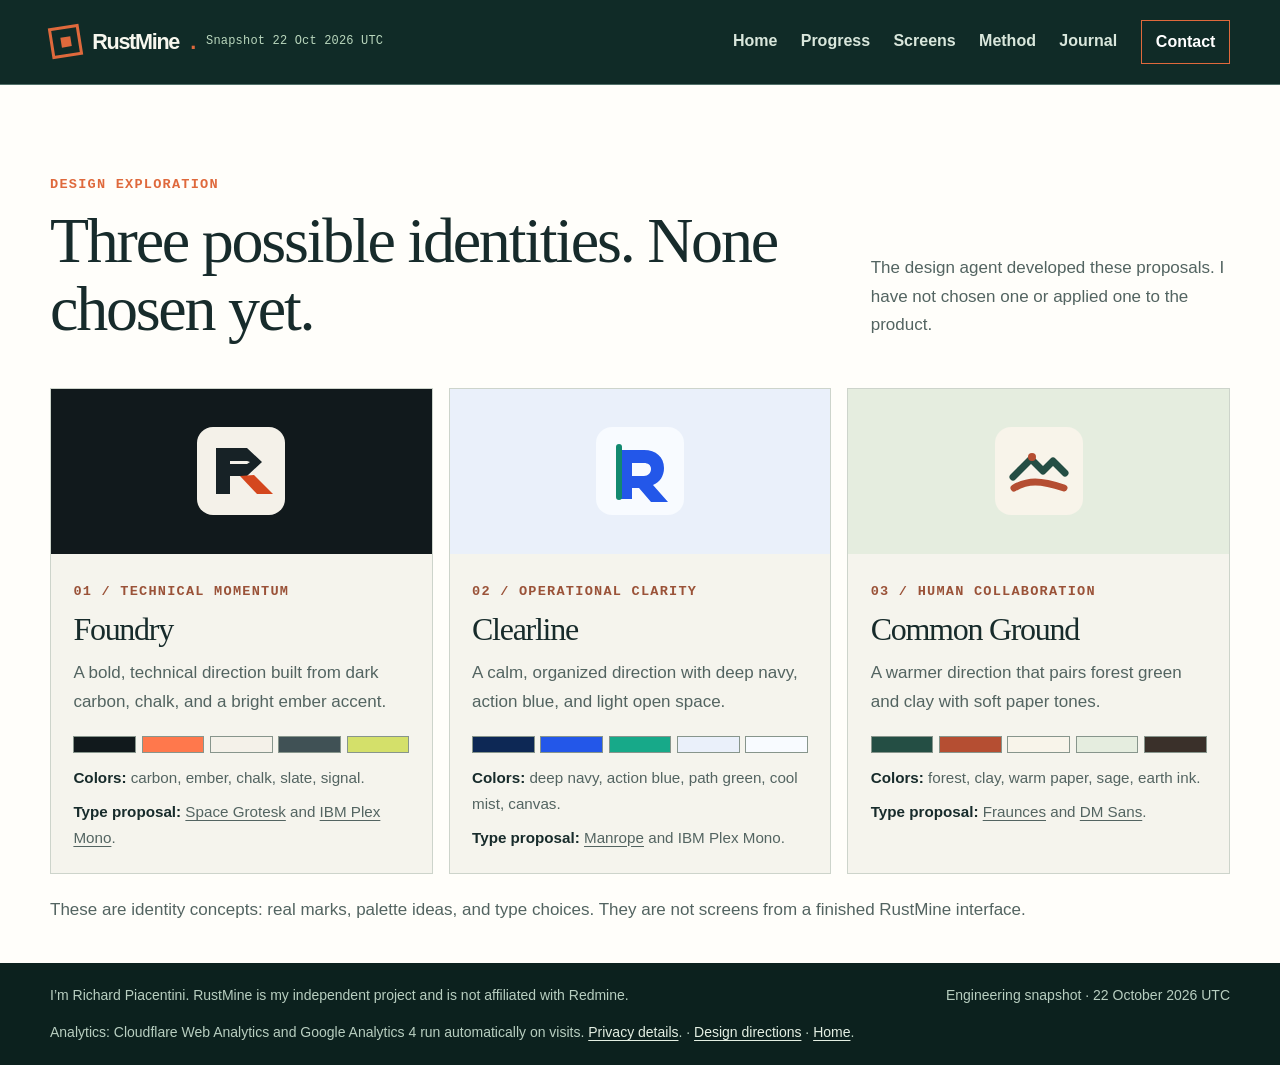
==== commit d0ee0e57: "Refresh dated evidence snapshot and Bangkok day count" ====
--- a/design/index.html
+++ b/design/index.html
@@ -72,7 +72,7 @@
   <a class="skip" href="#main">Skip to content</a>
 <header class="site-header">
     <div class="wrap header-row">
-      <div class="brand-lockup"><a class="brand" href="/" aria-label="RustMine home"><span class="brand-mark" aria-hidden="true"><span></span></span>RustMine<span style="color:var(--accent)">.</span></a><span class="header-snapshot">Snapshot <time datetime="2026-10-20T04:11:00Z">20 Oct 2026</time></span></div>
+      <div class="brand-lockup"><a class="brand" href="/" aria-label="RustMine home"><span class="brand-mark" aria-hidden="true"><span></span></span>RustMine<span style="color:var(--accent)">.</span></a><span class="header-snapshot">Snapshot <time datetime="2026-10-22T16:29:17Z">22 Oct 2026 UTC</time></span></div>
       <nav class="site-nav desktop-nav" id="main-nav" aria-label="Main navigation"><a href="/">Home</a><a href="/progress/">Progress</a><a href="/screens/">Screens</a><a href="/method/">Method</a><a href="/journal/">Journal</a><a class="nav-contact" href="/#contact">Contact</a></nav>
       <details class="mobile-menu" id="mobile-menu">
         <summary><span class="menu-glyph" aria-hidden="true"><i></i><i></i><i></i></span>Menu</summary>
@@ -110,7 +110,7 @@
       <p class="viewer-caption" id="viewer-description"></p>
     </div>
   </div>
-<footer><div class="wrap"><span>I’m Richard Piacentini. RustMine is my independent project and is not affiliated with Redmine.</span><span>Engineering snapshot · 20 October 2026</span><p class="footer-analytics">Analytics: Cloudflare Web Analytics and Google Analytics 4 run automatically on visits. <a href="/privacy/">Privacy details</a>. · <a href="/design/">Design directions</a> · <a href="/">Home</a>.</p></div></footer>
+<footer><div class="wrap"><span>I’m Richard Piacentini. RustMine is my independent project and is not affiliated with Redmine.</span><span>Engineering snapshot · 22 October 2026 UTC</span><p class="footer-analytics">Analytics: Cloudflare Web Analytics and Google Analytics 4 run automatically on visits. <a href="/privacy/">Privacy details</a>. · <a href="/design/">Design directions</a> · <a href="/">Home</a>.</p></div></footer>
   <script src="/analytics.js" defer></script>
   <script src="/site.js" defer></script>
 </body>
--- a/site.css
+++ b/site.css
@@ -75,13 +75,13 @@
     .hero-tagline em { font-weight: 500; color: #efad84; }
     .hero-copy { max-width: 65ch; color: #d1e0d8; font-size: clamp(1.06rem, 1.5vw, 1.23rem); line-height: 1.65; }
     .hero-actions { display: flex; flex-wrap: wrap; gap: .9rem; align-items: center; margin-top: 2rem; }
-    .hero-linkedin { display: inline-flex; align-items: center; gap: .7rem; min-height: 56px; padding: .875rem 1rem; border: 1px solid var(--accent); background: var(--accent); color: #0c211e; text-decoration: none; font-size: 1rem; font-weight: 800; line-height: 1.35; }
-    .hero-linkedin:hover { background: #ef8a5c; border-color: #ef8a5c; }
-    .hero-linkedin:focus-visible { outline: 3px solid var(--accent); outline-offset: 3px; }
-    .hero-linkedin .linkedin-icon { display: block; flex: none; }
-    .hero-linkedin span { min-width: 0; }
-    .hero-actions .button { background: transparent; border-color: #77988a; color: #f7f7ed; }
-    .hero-actions .button:hover { background: #244a40; border-color: var(--mint); }
+    .hero-primary { display: inline-flex; align-items: center; justify-content: center; gap: .65rem; min-height: 56px; padding: .875rem 1rem; border: 1px solid var(--accent); background: var(--accent); color: #0c211e; text-decoration: none; font-size: 1rem; font-weight: 800; line-height: 1.35; }
+    .hero-primary:hover { background: #ef8a5c; border-color: #ef8a5c; }
+    .hero-primary:focus-visible { outline: 3px solid var(--accent); outline-offset: 3px; }
+    .hero-secondary { display: inline-flex; align-items: center; justify-content: center; min-height: 56px; padding: .875rem 1rem; border: 1px solid var(--mint); color: #f7f7ee; text-decoration: none; font-size: 1rem; font-weight: 700; line-height: 1.35; }
+    .hero-secondary:hover { background: #22433b; }
+    .hero-secondary:focus-visible { outline: 3px solid var(--accent); outline-offset: 3px; }
+    .hero-demo { margin: .9rem 0 0; line-height: 1.5; }
     .hero-contact-note { max-width: 56ch; margin: 1.1rem 0 0; color: #d1e0d8; font-size: 1rem; line-height: 1.55; }
     .button { display: inline-flex; justify-content: center; align-items: center; gap: .6rem; padding: .83rem 1.2rem; border: 1px solid var(--accent); background: var(--accent); color: #1c2622; text-decoration: none; font-size: 1rem; font-weight: 800; }
     .button:hover { background: #ef8a5c; border-color: #ef8a5c; }
@@ -221,6 +221,12 @@
     .rule-list li { border-top: 1px solid var(--line); padding: 1rem 0; display: grid; grid-template-columns: 8rem 1fr; gap: .9rem; font-size: 1rem; }
     .rule-list strong { font-size: 1rem; }
     .rule-list span { color: var(--muted); }
+    .theme-status-list li { display: flex; flex-direction: column; align-items: flex-start; gap: .75rem; }
+    .theme-status-list .theme-status-shot { width: min(100%, 720px); }
+    .theme-status-list .theme-status-shot figcaption strong { font-size: 1.1rem; }
+    .theme-status-list .screen-open span { color: #fff; }
+    .theme-status-list .theme-status-detail { display: block; max-width: 75ch; }
+    .theme-status-list .theme-capture-gap { margin: 0; color: var(--muted); }
     .team { background: #e5e9df; }
     .team-owner { display: grid; grid-template-columns: 185px 1fr; gap: 2rem; padding: 1.7rem 2rem; background: var(--forest-deep); color: #f5f4e9; border: 1px solid var(--forest-deep); }
     .team-owner h3 { font: 500 2.1rem/1.1 var(--serif); letter-spacing: -.04em; margin: .15rem 0 .5rem; }
@@ -379,7 +385,7 @@
     @media (max-width: 620px) { .beta-invite .beta-link { width: 100%; } }
     .contact-links { display: flex; gap: .9rem 1.8rem; flex-wrap: wrap; }
     .contact-links a { display: inline-flex; align-items: center; gap: .65rem; min-height: 48px; color: #f3c6a8; font-weight: 700; }
-    .contact-links .linkedin-icon { display: block; flex: none; border-radius: 2px; }
+    .linkedin-icon { display: block; flex: none; border-radius: 2px; }
     .contact-links .linkedin-contact { padding: .9rem 1.2rem; border: 1px solid var(--accent); background: var(--accent); color: #0c211e; text-decoration: none; }
     .contact-links .linkedin-contact:hover { background: #ef8a5c; border-color: #ef8a5c; }
     .contact-links a:focus-visible { outline: 3px solid var(--accent); outline-offset: 3px; }
@@ -447,7 +453,6 @@
       .mobile-nav { display: flex; position: absolute; top: 100%; left: 0; right: 0; padding: .75rem max(1.5rem, calc((100vw - 1180px) / 2)); border-bottom: 2px solid var(--accent); background: var(--forest-deep); box-shadow: 0 18px 28px rgba(7, 24, 21, .25); max-height: calc(100vh - 70px); max-height: calc(100dvh - 70px); overflow-y: auto; overscroll-behavior: contain; flex-direction: column; align-items: stretch; gap: 0; }
       .mobile-nav a { justify-content: flex-start; width: 100%; min-height: 48px; padding: .65rem .3rem; }
       .mobile-nav .mobile-contact { margin-top: .5rem; border-top: 1px solid #6a887c; color: #fff; }
-      .hero-linkedin { display: inline-flex; }
       #contact { scroll-margin-top: 1rem; }
     }
     @media (max-width: 850px) {
@@ -501,8 +506,8 @@
       .build-day-body { padding: 0 .2rem 1.5rem; font-size: 1.0625rem; line-height: 1.7; }
       .hero-tagline { font-size: clamp(1.6rem, 6vw, 2rem); line-height: 1.25; margin-bottom: 1.25rem; }
       .hero-actions { display: grid; grid-template-columns: minmax(0, 1fr); gap: .75rem; align-items: stretch; }
-      .hero-actions .button, .hero-actions .hero-linkedin { width: 100%; min-height: 56px; padding: .875rem 1rem; font-size: 1rem; }
-      .hero-actions .text-link { display: inline-flex; align-items: center; min-height: 44px; }
+      .hero-actions .hero-primary, .hero-actions .hero-secondary { width: 100%; min-height: 56px; padding: .875rem 1rem; font-size: 1rem; }
+      .hero-demo .text-link { display: inline-flex; align-items: center; min-height: 44px; }
       h1 { font-size: clamp(3.15rem, 13vw, 5rem); }
       .steps, .capability-grid, .directions-grid { grid-template-columns: 1fr; }
       .db-panel-lead, .db-panel-side { padding: 1.4rem; }
@@ -544,3 +549,25 @@
       .brand-mark { width: 27px; height: 27px; border-width: 2px; }
     }
     @media (prefers-reduced-motion: reduce) { html { scroll-behavior: auto; } }
+
+/* Compact evidence navigation keeps details reachable without repeating them. */
+.build-jump { margin: 1.5rem 0 2rem; color: #d4e3d8; }
+.build-jump a { color: var(--mint); font-weight: 700; }
+.capture-provenance, .reference-details { margin-top: .85rem; }
+.capture-provenance summary, .reference-details summary { width: fit-content; cursor: pointer; color: var(--forest); font-weight: 700; }
+.capture-provenance summary:focus-visible, .reference-details summary:focus-visible { outline: 3px solid var(--accent); outline-offset: 4px; }
+.capture-provenance[open] p { margin: .65rem 0 0; }
+.reference-details { border-top: 1px solid var(--line); padding-top: 1rem; }
+.reference-details .upstream-grid { margin-top: 1.2rem; }
+.timeline .entry { grid-template-columns: 140px minmax(0, 1fr); gap: 1rem; padding: .8rem 0; }
+.timeline .entry h3 { font-size: 1.15rem; line-height: 1.35; margin: .15rem 0; }
+.timeline .entry h3 a { color: var(--ink); text-decoration: underline; text-decoration-color: var(--accent); text-underline-offset: .16em; }
+.timeline .entry h3 a:hover { color: var(--forest); }
+.timeline .entry-evidence { margin-top: .4rem; }
+.timeline .entry-evidence summary { width: fit-content; cursor: pointer; color: var(--forest); font-size: .9rem; font-weight: 700; }
+.timeline .entry-evidence summary:focus-visible { outline: 3px solid var(--accent); outline-offset: 4px; }
+.timeline .entry-evidence[open] p { margin-top: .65rem; }
+@media (max-width: 700px) {
+  .timeline .entry { display: block; padding: 1rem 0; }
+  .timeline .entry h3 { font-size: 1.2rem; margin: .25rem 0 0; }
+}
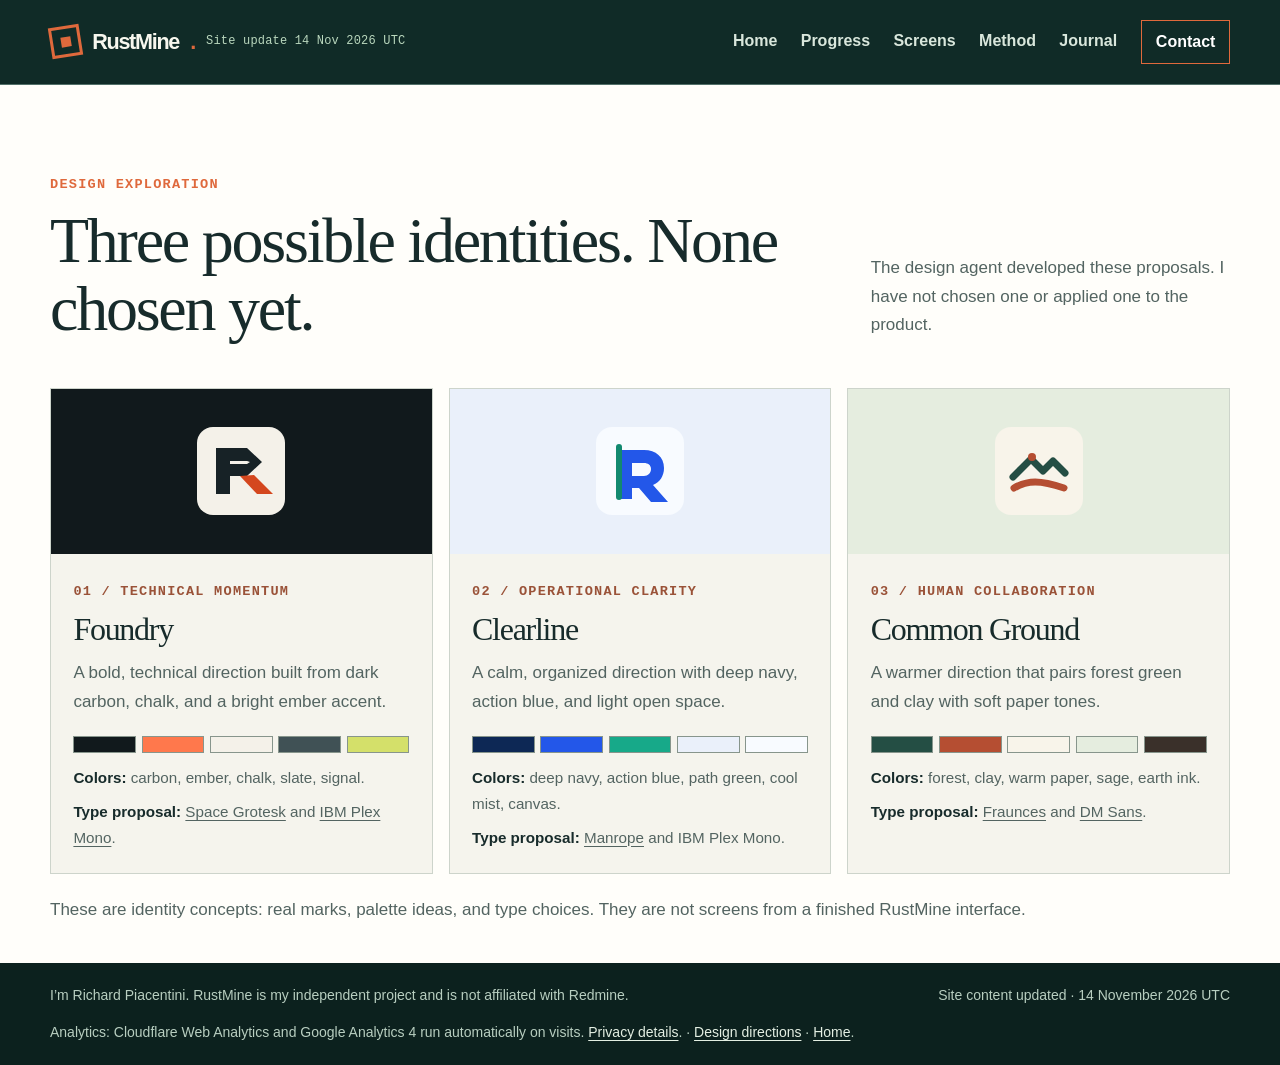
==== commit e88a83f9: "Record qualified Created and Updated checks and clarify site dates" ====
--- a/design/index.html
+++ b/design/index.html
@@ -72,7 +72,7 @@
   <a class="skip" href="#main">Skip to content</a>
 <header class="site-header">
     <div class="wrap header-row">
-      <div class="brand-lockup"><a class="brand" href="/" aria-label="RustMine home"><span class="brand-mark" aria-hidden="true"><span></span></span>RustMine<span style="color:var(--accent)">.</span></a><span class="header-snapshot">Snapshot <time datetime="2026-10-22T16:29:17Z">22 Oct 2026 UTC</time></span></div>
+      <div class="brand-lockup"><a class="brand" href="/" aria-label="RustMine home"><span class="brand-mark" aria-hidden="true"><span></span></span>RustMine<span style="color:var(--accent)">.</span></a><span class="header-snapshot">Site update <time datetime="2026-11-14">14 Nov 2026 UTC</time></span></div>
       <nav class="site-nav desktop-nav" id="main-nav" aria-label="Main navigation"><a href="/">Home</a><a href="/progress/">Progress</a><a href="/screens/">Screens</a><a href="/method/">Method</a><a href="/journal/">Journal</a><a class="nav-contact" href="/#contact">Contact</a></nav>
       <details class="mobile-menu" id="mobile-menu">
         <summary><span class="menu-glyph" aria-hidden="true"><i></i><i></i><i></i></span>Menu</summary>
@@ -110,7 +110,7 @@
       <p class="viewer-caption" id="viewer-description"></p>
     </div>
   </div>
-<footer><div class="wrap"><span>I’m Richard Piacentini. RustMine is my independent project and is not affiliated with Redmine.</span><span>Engineering snapshot · 22 October 2026 UTC</span><p class="footer-analytics">Analytics: Cloudflare Web Analytics and Google Analytics 4 run automatically on visits. <a href="/privacy/">Privacy details</a>. · <a href="/design/">Design directions</a> · <a href="/">Home</a>.</p></div></footer>
+<footer><div class="wrap"><span>I’m Richard Piacentini. RustMine is my independent project and is not affiliated with Redmine.</span><span>Site content updated · <time datetime="2026-11-14">14 November 2026 UTC</time></span><p class="footer-analytics">Analytics: Cloudflare Web Analytics and Google Analytics 4 run automatically on visits. <a href="/privacy/">Privacy details</a>. · <a href="/design/">Design directions</a> · <a href="/">Home</a>.</p></div></footer>
   <script src="/analytics.js" defer></script>
   <script src="/site.js" defer></script>
 </body>
--- a/site.css
+++ b/site.css
@@ -139,16 +139,17 @@
     .build-chart figcaption strong { font: 500 1.5rem var(--serif); letter-spacing: -.025em; }
     .build-chart figcaption span { color: var(--muted); font: 700 .9rem/1.45 var(--mono); }
     .build-chart-scroll { overflow-x: auto; padding: .7rem 0 .35rem; }
-    .build-chart-days { min-width: 730px; display: grid; grid-template-columns: repeat(9, minmax(0, 1fr)); gap: 1rem; align-items: end; border-bottom: 1px solid #8fa197; }
+    .build-chart-days { min-width: 1000px; display: grid; grid-template-columns: repeat(var(--days, 9), minmax(0, 1fr)); gap: .35rem; align-items: end; border-bottom: 1px solid #8fa197; }
     .build-chart-day { display: flex; flex-direction: column; align-items: center; color: var(--ink); text-decoration: none; text-align: center; }
     .build-chart-day:hover .build-bar, .build-chart-day:focus-visible .build-bar { background: #ab4625; }
     .build-chart-day .build-value { font: 700 .95rem var(--mono); margin-bottom: .35rem; }
     .build-bar-track { width: min(100%, 58px); height: 150px; display: flex; align-items: end; }
     .build-bar { display: block; width: 100%; height: var(--height); min-height: 3px; background: var(--accent); }
     .build-chart-day[data-zero="true"] .build-bar { height: 0; min-height: 0; border-top: 2px dashed #84958b; background: transparent; }
-    .build-chart-day time { display: block; width: 100%; padding: .55rem 0 .35rem; font: 700 .95rem var(--mono); }
+    .build-chart-day time { display: block; width: 100%; padding: .55rem 0 .35rem; font: 700 .8rem/1.3 var(--mono); }
     .build-chart-day .date-full { display: none; }
     .build-chart-note { margin: .8rem 0 0; color: var(--muted); font-size: 1rem; line-height: 1.6; }
+    .build-chart-note code { overflow-wrap: anywhere; }
     .build-method { margin-top: 1rem; color: #d5e5d9; font-size: 1.0625rem; }
     .build-method summary { width: fit-content; cursor: pointer; font-weight: 700; text-decoration: underline; text-underline-offset: .2em; }
     .build-method p { max-width: 870px; margin: .75rem 0 0; }
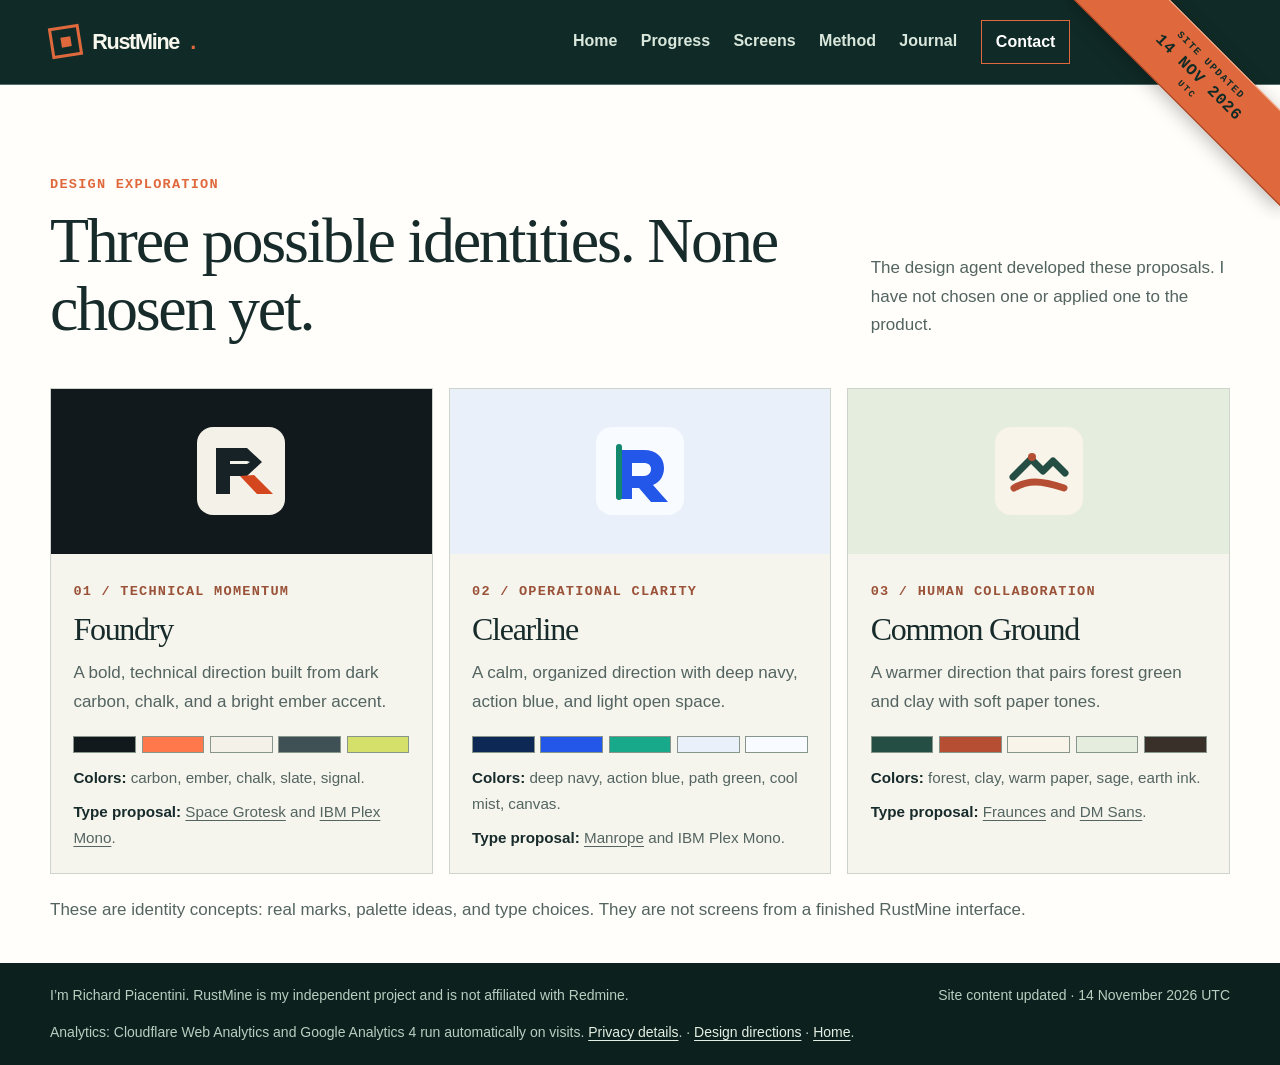
==== commit 717319e9: "Integrate approved update ribbon across shared headers" ====
--- a/design/index.html
+++ b/design/index.html
@@ -71,8 +71,9 @@
 <body>
   <a class="skip" href="#main">Skip to content</a>
 <header class="site-header">
+    <div class="corner"><div class="ribbon"><span>SITE UPDATED</span><time datetime="2026-11-14">14 NOV 2026</time><small>UTC</small></div></div>
     <div class="wrap header-row">
-      <div class="brand-lockup"><a class="brand" href="/" aria-label="RustMine home"><span class="brand-mark" aria-hidden="true"><span></span></span>RustMine<span style="color:var(--accent)">.</span></a><span class="header-snapshot">Site update <time datetime="2026-11-14">14 Nov 2026 UTC</time></span></div>
+      <div class="brand-lockup"><a class="brand" href="/" aria-label="RustMine home"><span class="brand-mark" aria-hidden="true"><span></span></span>RustMine<span style="color:var(--accent)">.</span></a></div>
       <nav class="site-nav desktop-nav" id="main-nav" aria-label="Main navigation"><a href="/">Home</a><a href="/progress/">Progress</a><a href="/screens/">Screens</a><a href="/method/">Method</a><a href="/journal/">Journal</a><a class="nav-contact" href="/#contact">Contact</a></nav>
       <details class="mobile-menu" id="mobile-menu">
         <summary><span class="menu-glyph" aria-hidden="true"><i></i><i></i><i></i></span>Menu</summary>
--- a/site.css
+++ b/site.css
@@ -25,12 +25,17 @@
     .eyebrow { font-size: .85rem; font-weight: 700; line-height: 1.45; }
     .micro { font-size: .875rem; }
     .site-header { position: sticky; top: 0; z-index: 40; background: var(--forest-deep); color: #f7f7ee; border-bottom: 1px solid #527069; }
-    .header-row { min-height: 84px; display: flex; align-items: center; justify-content: space-between; gap: 1.5rem; }
+    .header-row { min-height: 84px; display: flex; align-items: center; justify-content: space-between; gap: 24px; width: auto; margin-left: max(24px, calc((100% - 1180px) / 2)); margin-right: 210px; }
+    /* Fixed UTC content-release date; never derive the ribbon date from a visitor clock. */
+    .corner { position: absolute; right: 0; top: 0; width: 220px; height: 220px; overflow: hidden; pointer-events: none; z-index: 50; }
+    .ribbon { position: absolute; top: 43px; right: -69px; width: 300px; padding: 10px 0 9px; transform: rotate(45deg); background: #df693c; color: #102b27; text-align: center; box-shadow: 0 4px 18px #0004; border-top: 1px solid #f5b699; border-bottom: 1px solid #a13f20; font-family: var(--mono); line-height: 1.35; }
+    .ribbon span { display: block; font-size: 10px; font-weight: 800; letter-spacing: .16em; }
+    .ribbon time { display: block; font-size: 16px; font-weight: 900; letter-spacing: .05em; }
+    .ribbon small { display: block; font-size: 9px; font-weight: 700; letter-spacing: .2em; }
     .brand-lockup { display: flex; flex: 0 0 auto; align-items: center; gap: .7rem; }
     .brand { display: inline-flex; align-items: center; gap: .7rem; text-decoration: none; font-weight: 800; font-size: 1.35rem; letter-spacing: -.06em; flex: none; }
     .brand-mark { width: 31px; height: 31px; display: inline-grid; place-items: center; border: 3px solid var(--accent); transform: rotate(-9deg); }
     .brand-mark span { display: block; width: 10px; height: 10px; background: var(--accent); }
-    .header-snapshot { color: var(--mint); font: 400 .75rem/1.3 var(--mono); letter-spacing: .015em; white-space: nowrap; }
     .site-nav { display: flex; flex-wrap: nowrap; align-items: center; justify-content: flex-end; gap: clamp(.4rem, 1.2vw, 1.1rem); }
     .site-nav a { display: inline-flex; min-height: 44px; align-items: center; justify-content: center; padding: .35rem .25rem; border-bottom: 2px solid transparent; color: #d9e7dc; text-decoration: none; font: 650 1rem/1.2 var(--sans); white-space: nowrap; }
     .site-nav a:hover, .site-nav a[aria-current="page"] { color: #fff; }
@@ -437,21 +442,18 @@
     }
     .screen-card figcaption .screen-caption { margin-top: .55rem; }
     .journal-intro span { max-width: 68ch; }
-    @media (max-width: 1180px) {
-      .header-snapshot { display: none; }
-    }
     @media (max-width: 1050px) {
       .section-heading { display: block; }
       .section-heading p { max-width: 65ch; margin-top: 1rem; }
       .steps, .directions-grid { grid-template-columns: repeat(2, minmax(0, 1fr)); }
     }
-    @media (max-width: 1050px) {
+    @media (max-width: 1150px) {
       .site-header { position: relative; }
       .theme-demo { scroll-margin-top: 1rem; }
       .header-row { min-height: 70px; }
       .desktop-nav { display: none; }
       .mobile-menu { display: block; }
-      .mobile-nav { display: flex; position: absolute; top: 100%; left: 0; right: 0; padding: .75rem max(1.5rem, calc((100vw - 1180px) / 2)); border-bottom: 2px solid var(--accent); background: var(--forest-deep); box-shadow: 0 18px 28px rgba(7, 24, 21, .25); max-height: calc(100vh - 70px); max-height: calc(100dvh - 70px); overflow-y: auto; overscroll-behavior: contain; flex-direction: column; align-items: stretch; gap: 0; }
+      .mobile-nav { display: flex; position: absolute; z-index: 60; top: 100%; left: 0; right: 0; padding: .75rem max(1.5rem, calc((100vw - 1180px) / 2)); border-bottom: 2px solid var(--accent); background: var(--forest-deep); box-shadow: 0 18px 28px rgba(7, 24, 21, .25); max-height: calc(100vh - 70px); max-height: calc(100dvh - 70px); overflow-y: auto; overscroll-behavior: contain; flex-direction: column; align-items: stretch; gap: 0; }
       .mobile-nav a { justify-content: flex-start; width: 100%; min-height: 48px; padding: .65rem .3rem; }
       .mobile-nav .mobile-contact { margin-top: .5rem; border-top: 1px solid #6a887c; color: #fff; }
       #contact { scroll-margin-top: 1rem; }
@@ -479,7 +481,16 @@
       .section { padding-block: 3.5rem; }
       .section-heading { margin-bottom: 2rem; }
       .section-heading h2 { font-size: clamp(2.1rem, 8vw, 2.7rem); line-height: 1.13; }
-      .header-row { min-height: 70px; flex-direction: row; align-items: center; gap: .75rem; }
+      .header-row { min-height: 150px; margin-left: 20px; margin-right: 170px; flex-direction: column; align-items: flex-start; justify-content: center; gap: 12px; }
+      .corner { width: 180px; height: 180px; }
+      .ribbon { width: 260px; right: -69px; top: 33px; padding: 8px 0; }
+      .ribbon time { font-size: 14px; }
+      .ribbon span { font-size: 9px; }
+      .brand { font-size: 1.2rem; }
+      .brand-mark { width: 25px; height: 25px; }
+      .mobile-menu > summary { min-height: 40px; font-size: 14px; padding: 8px 10px; }
+      .mobile-nav { max-height: calc(100vh - 150px); max-height: calc(100dvh - 150px); }
+      .hero-grid { padding-top: 28px; }
       .mobile-menu { flex: none; }
       .hero-grid { padding-block: 2.25rem 2.8rem; }
       .hero-origin { padding: 1.25rem; }
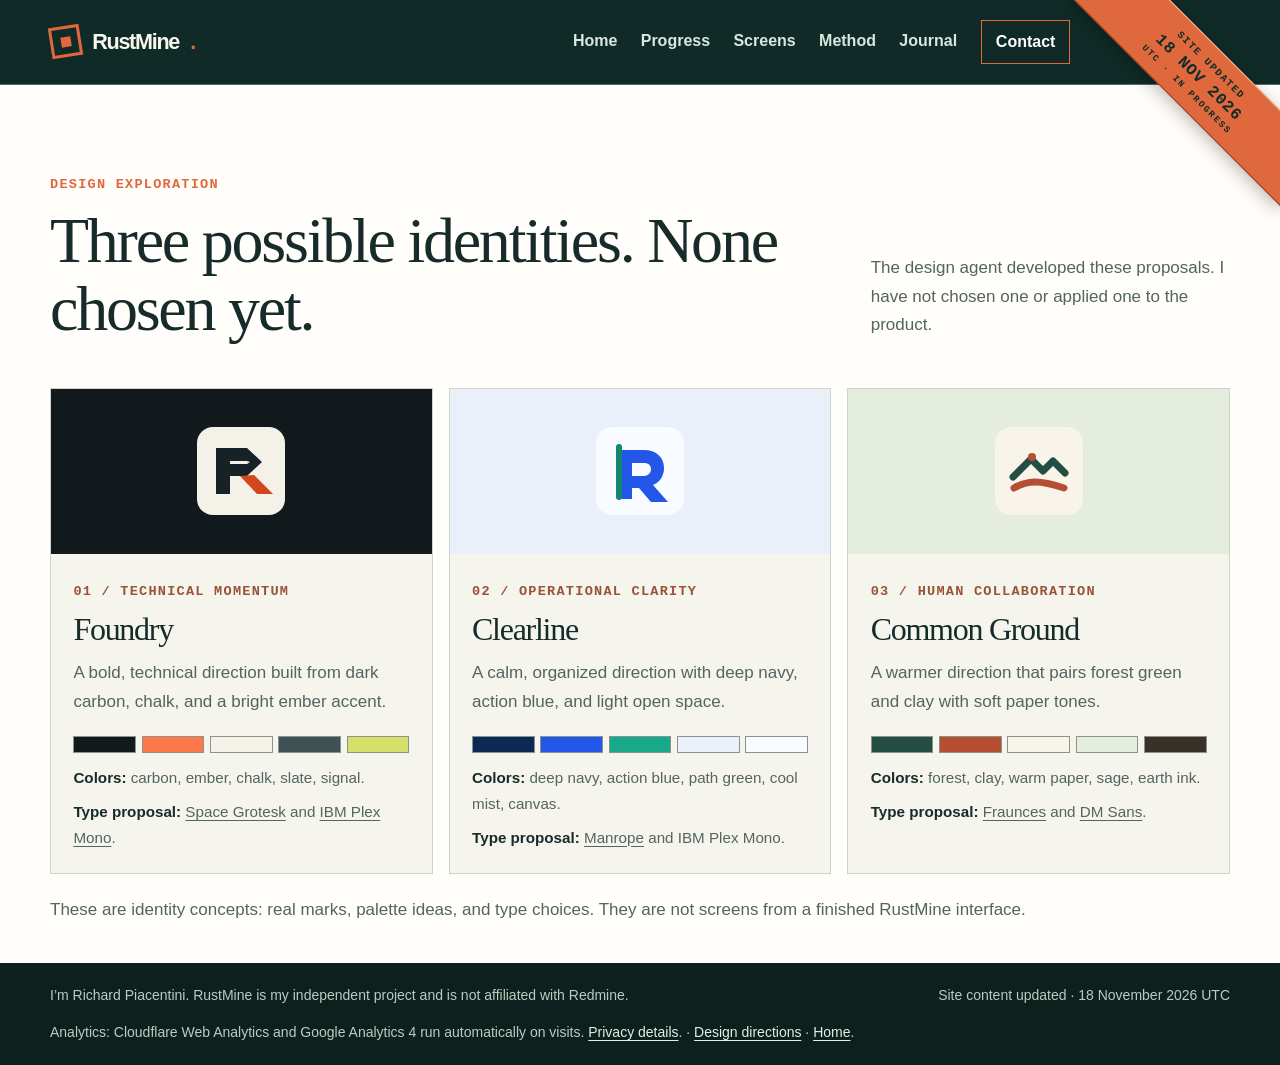
==== commit 09ee8c18: "Publish November 18 engineering progress and refreshed site ribbon" ====
--- a/design/index.html
+++ b/design/index.html
@@ -71,7 +71,7 @@
 <body>
   <a class="skip" href="#main">Skip to content</a>
 <header class="site-header">
-    <div class="corner"><div class="ribbon"><span>SITE UPDATED</span><time datetime="2026-11-14">14 NOV 2026</time><small>UTC</small></div></div>
+    <div class="corner"><div class="ribbon"><span>SITE UPDATED</span><time datetime="2026-11-18">18 NOV 2026</time><small>UTC · IN PROGRESS</small></div></div>
     <div class="wrap header-row">
       <div class="brand-lockup"><a class="brand" href="/" aria-label="RustMine home"><span class="brand-mark" aria-hidden="true"><span></span></span>RustMine<span style="color:var(--accent)">.</span></a></div>
       <nav class="site-nav desktop-nav" id="main-nav" aria-label="Main navigation"><a href="/">Home</a><a href="/progress/">Progress</a><a href="/screens/">Screens</a><a href="/method/">Method</a><a href="/journal/">Journal</a><a class="nav-contact" href="/#contact">Contact</a></nav>
@@ -111,7 +111,7 @@
       <p class="viewer-caption" id="viewer-description"></p>
     </div>
   </div>
-<footer><div class="wrap"><span>I’m Richard Piacentini. RustMine is my independent project and is not affiliated with Redmine.</span><span>Site content updated · <time datetime="2026-11-14">14 November 2026 UTC</time></span><p class="footer-analytics">Analytics: Cloudflare Web Analytics and Google Analytics 4 run automatically on visits. <a href="/privacy/">Privacy details</a>. · <a href="/design/">Design directions</a> · <a href="/">Home</a>.</p></div></footer>
+<footer><div class="wrap"><span>I’m Richard Piacentini. RustMine is my independent project and is not affiliated with Redmine.</span><span>Site content updated · <time datetime="2026-11-18">18 November 2026 UTC</time></span><p class="footer-analytics">Analytics: Cloudflare Web Analytics and Google Analytics 4 run automatically on visits. <a href="/privacy/">Privacy details</a>. · <a href="/design/">Design directions</a> · <a href="/">Home</a>.</p></div></footer>
   <script src="/analytics.js" defer></script>
   <script src="/site.js" defer></script>
 </body>
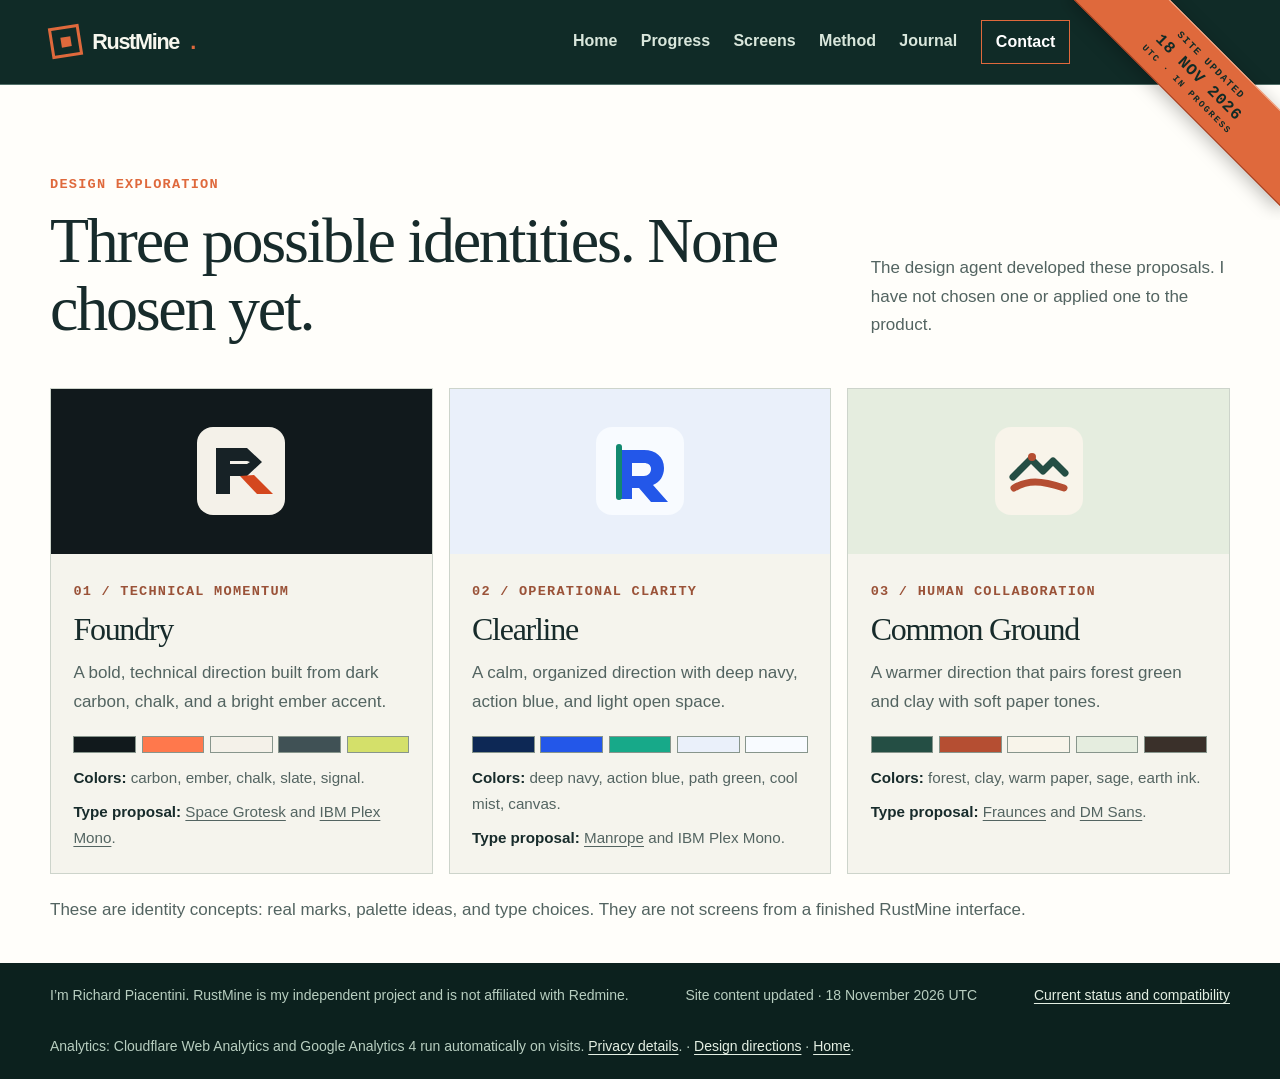
==== commit 6e00e6c2: "Add factual compatibility status and public agent reference files" ====
--- a/design/index.html
+++ b/design/index.html
@@ -111,7 +111,7 @@
       <p class="viewer-caption" id="viewer-description"></p>
     </div>
   </div>
-<footer><div class="wrap"><span>I’m Richard Piacentini. RustMine is my independent project and is not affiliated with Redmine.</span><span>Site content updated · <time datetime="2026-11-18">18 November 2026 UTC</time></span><p class="footer-analytics">Analytics: Cloudflare Web Analytics and Google Analytics 4 run automatically on visits. <a href="/privacy/">Privacy details</a>. · <a href="/design/">Design directions</a> · <a href="/">Home</a>.</p></div></footer>
+<footer><div class="wrap"><span>I’m Richard Piacentini. RustMine is my independent project and is not affiliated with Redmine.</span><span>Site content updated · <time datetime="2026-11-18">18 November 2026 UTC</time></span><p><a href="/status/">Current status and compatibility</a></p><p class="footer-analytics">Analytics: Cloudflare Web Analytics and Google Analytics 4 run automatically on visits. <a href="/privacy/">Privacy details</a>. · <a href="/design/">Design directions</a> · <a href="/">Home</a>.</p></div></footer>
   <script src="/analytics.js" defer></script>
   <script src="/site.js" defer></script>
 </body>
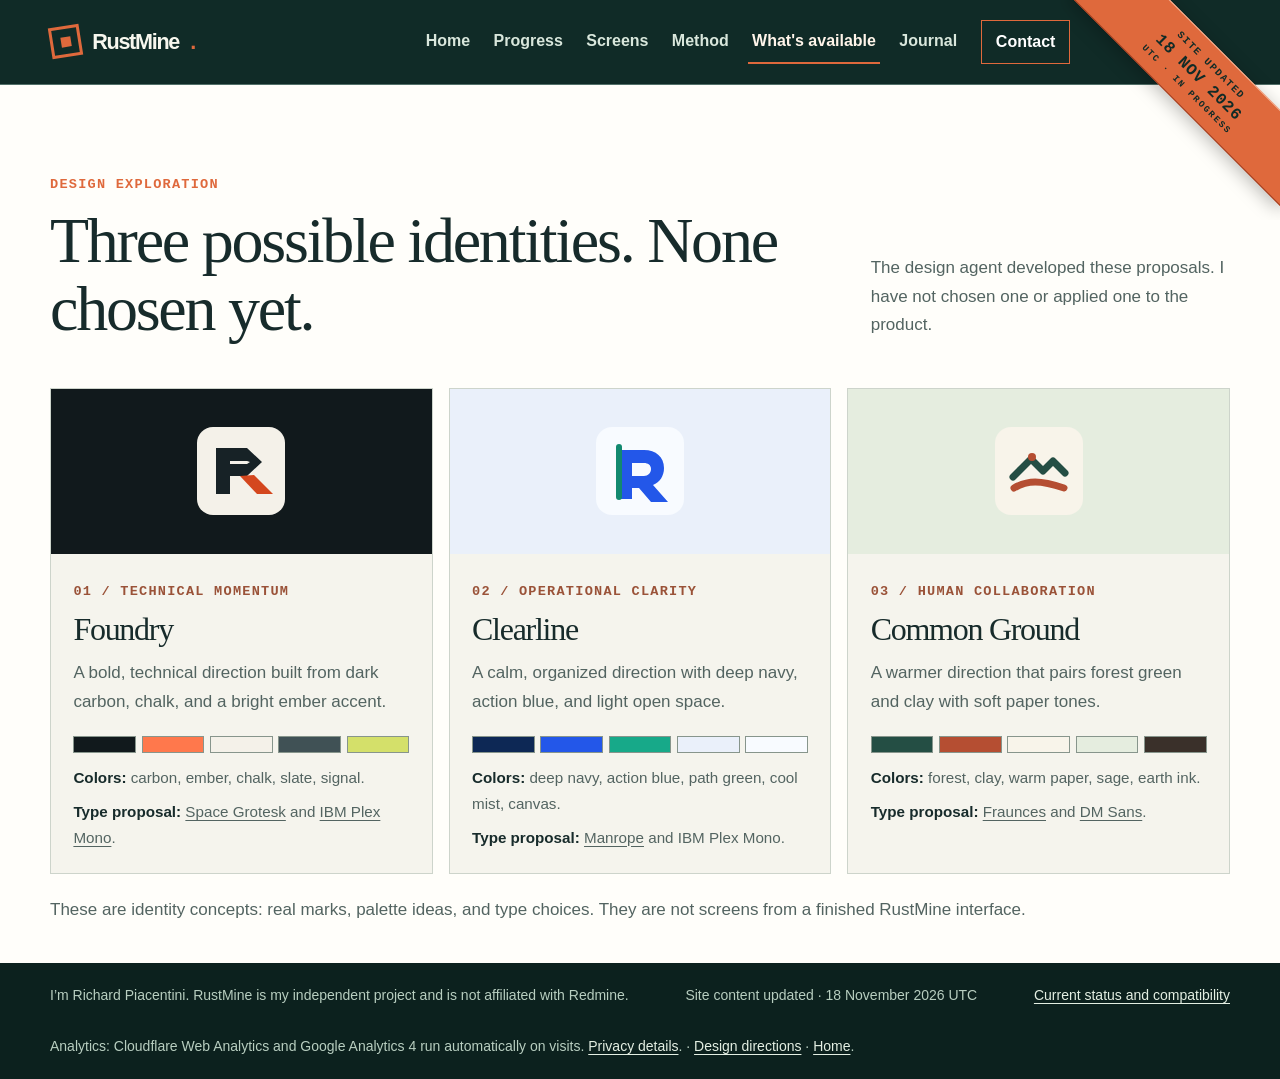
==== commit bc1d95ab: "Add a public feature availability catalog and homepage route" ====
--- a/design/index.html
+++ b/design/index.html
@@ -74,10 +74,10 @@
     <div class="corner"><div class="ribbon"><span>SITE UPDATED</span><time datetime="2026-11-18">18 NOV 2026</time><small>UTC · IN PROGRESS</small></div></div>
     <div class="wrap header-row">
       <div class="brand-lockup"><a class="brand" href="/" aria-label="RustMine home"><span class="brand-mark" aria-hidden="true"><span></span></span>RustMine<span style="color:var(--accent)">.</span></a></div>
-      <nav class="site-nav desktop-nav" id="main-nav" aria-label="Main navigation"><a href="/">Home</a><a href="/progress/">Progress</a><a href="/screens/">Screens</a><a href="/method/">Method</a><a href="/journal/">Journal</a><a class="nav-contact" href="/#contact">Contact</a></nav>
+      <nav class="site-nav desktop-nav" id="main-nav" aria-label="Main navigation"><a href="/">Home</a><a href="/progress/">Progress</a><a href="/screens/">Screens</a><a href="/method/">Method</a><a class="nav-works" href="/what-works/">What's available</a><a href="/journal/">Journal</a><a class="nav-contact" href="/#contact">Contact</a></nav>
       <details class="mobile-menu" id="mobile-menu">
         <summary><span class="menu-glyph" aria-hidden="true"><i></i><i></i><i></i></span>Menu</summary>
-        <nav class="site-nav mobile-nav" aria-label="Mobile navigation"><a href="/">Home</a><a href="/progress/">Progress</a><a href="/screens/">Screens</a><a href="/method/">Method</a><a href="/journal/">Journal</a><a href="/design/" aria-current="page">Design directions</a><a href="/privacy/">Privacy</a><a class="mobile-contact" href="/#contact">Contact</a></nav>
+        <nav class="site-nav mobile-nav" aria-label="Mobile navigation"><a href="/">Home</a><a href="/progress/">Progress</a><a href="/screens/">Screens</a><a href="/method/">Method</a><a class="nav-works" href="/what-works/">What's available</a><a href="/journal/">Journal</a><a href="/design/" aria-current="page">Design directions</a><a href="/privacy/">Privacy</a><a class="mobile-contact" href="/#contact">Contact</a></nav>
       </details>
     </div>
   </header>
--- a/site.css
+++ b/site.css
@@ -139,12 +139,40 @@
     .build-latest-total { flex: none; min-width: 132px; text-align: right; }
     .build-latest-total strong { display: block; color: #a34b2e; font: 500 clamp(3.2rem, 6vw, 5.4rem)/1 var(--serif); letter-spacing: -.06em; }
     .build-latest-total span { display: block; color: var(--muted); font: 700 .875rem/1.35 var(--mono); text-transform: uppercase; }
+    .build-recent { margin: 0 0 2rem; padding: 1.4rem 1.6rem; border: 1px solid #77988a; border-left: 4px solid var(--accent); background: #16483c; color: var(--paper); scroll-margin-top: 108px; }
+    .build-recent h3 { margin: .35rem 0 .6rem; font: 500 2rem/1.15 var(--serif); }
+    .build-recent > p { margin: .6rem 0 1rem; max-width: 960px; }
+    .build-recent .activity-chart { margin: 1.1rem 0 1.4rem; }
+    .build-recent ol { list-style: none; padding: 0; margin: .5rem 0 1rem; }
+    .build-recent li { display: grid; grid-template-columns: 115px minmax(0, 1fr); gap: 1.1rem; padding: .9rem 0; border-top: 1px solid #77988a; scroll-margin-top: 108px; }
+    .build-recent li time { font: 700 .9rem/1.6 var(--mono); }
+    .build-recent li h4 { margin: 0 0 .3rem; font: 700 1.1rem/1.4 var(--sans); }
+    .build-recent li p { margin: .2rem 0; font-size: 1rem; line-height: 1.6; }
+    .build-recent .activity-count { font: 700 .85rem/1.5 var(--mono); color: #d5e5d9; }
+    .activity-summary-week > summary { padding: .7rem 0; cursor: pointer; font-weight: 700; }
+    .build-recent > p a, .activity-summary-week a { color: var(--paper); text-underline-offset: .2em; }
+    .build-recent-link a, .activity-link a { font-weight: 700; }
+    .activity-gap-notes { margin: 1rem 0; padding: 1rem; background: #e4eee3; color: var(--ink); border: 1px solid #8fa197; }
+    .activity-gap-notes > p { margin: 0 0 .7rem; font-size: 1rem; line-height: 1.6; }
+    .activity-gap-notes ol { display: grid; grid-template-columns: repeat(2, minmax(0, 1fr)); gap: .4rem 1.2rem; }
+    .activity-gap-notes li { display: block; padding: .7rem 0; }
+    .activity-gap-notes h5 { margin: .3rem 0; font: 700 1.05rem/1.4 var(--sans); }
+    .activity-gap-notes a { color: var(--ink); font-weight: 700; text-underline-offset: .2em; }
+    @media (max-width: 620px) { .activity-gap-notes ol { grid-template-columns: minmax(0, 1fr); } }
+    @media (max-width: 620px) { .build-recent { padding: 1rem; } .build-recent li { grid-template-columns: minmax(0, 1fr); gap: .35rem; } .build-recent li time br { display: none; } .build-recent .activity-chart { margin-left: -.5rem; margin-right: -.5rem; padding: 1rem; } }
     .build-chart { margin: 0; padding: 1.45rem 1.8rem 1.25rem; background: var(--paper); color: var(--ink); }
     .build-chart figcaption { display: flex; align-items: baseline; justify-content: space-between; flex-wrap: wrap; gap: .4rem 1rem; }
     .build-chart figcaption strong { font: 500 1.5rem var(--serif); letter-spacing: -.025em; }
     .build-chart figcaption span { color: var(--muted); font: 700 .9rem/1.45 var(--mono); }
+    .build-chart-pagination { display: grid; grid-template-columns: auto minmax(0, 1fr) auto; align-items: center; gap: .75rem; margin-top: 1.25rem; }
+    .build-chart-pagination[hidden], .build-chart-page[hidden] { display: none; }
+    .build-chart-pagination p { margin: 0; text-align: center; font: 700 .9rem/1.5 var(--mono); }
+    .build-chart-pagination button { padding: .65rem .9rem; min-height: 44px; border: 1px solid var(--forest-deep); border-radius: 3px; background: var(--forest-deep); color: var(--paper); font: 700 1rem var(--sans); cursor: pointer; }
+    .build-chart-pagination button:disabled { background: transparent; color: var(--muted); border-color: #8fa197; cursor: default; }
+    .build-chart-pagination button:focus-visible { outline: 3px solid var(--accent); outline-offset: 3px; }
+    .build-chart-week { margin: 1.1rem 0 0; font: 700 1rem/1.5 var(--mono); }
     .build-chart-scroll { overflow-x: auto; padding: .7rem 0 .35rem; }
-    .build-chart-days { min-width: 1000px; display: grid; grid-template-columns: repeat(var(--days, 9), minmax(0, 1fr)); gap: .35rem; align-items: end; border-bottom: 1px solid #8fa197; }
+    .build-chart-days { min-width: 0; display: grid; grid-template-columns: repeat(var(--days, 9), minmax(0, 1fr)); gap: .35rem; align-items: end; border-bottom: 1px solid #8fa197; }
     .build-chart-day { display: flex; flex-direction: column; align-items: center; color: var(--ink); text-decoration: none; text-align: center; }
     .build-chart-day:hover .build-bar, .build-chart-day:focus-visible .build-bar { background: #ab4625; }
     .build-chart-day .build-value { font: 700 .95rem var(--mono); margin-bottom: .35rem; }
@@ -583,3 +611,13 @@
   .timeline .entry { display: block; padding: 1rem 0; }
   .timeline .entry h3 { font-size: 1.2rem; margin: .25rem 0 0; }
 }
+
+    /* RM-WORKS-01: a compact route from the existing hero to the public catalog. */
+    .site-nav .nav-works { border-bottom-color: var(--accent); color: #fff5ea; }
+    .works-callout { background: #e7eee3; border-top: 3px solid var(--accent); border-bottom: 1px solid #bacabe; }
+    .works-callout > .wrap { display: flex; justify-content: space-between; align-items: center; gap: 1.5rem; padding-block: 1.1rem; }
+    .works-callout h2 { margin: 0 0 .3rem; font-size: clamp(1.5rem, 3vw, 2rem); line-height: 1.15; }
+    .works-callout p { margin: 0; color: #39564c; font-size: .95rem; }
+    .works-cta { display: inline-flex; align-items: center; justify-content: center; min-height: 44px; padding: .65rem 1rem; background: var(--forest-deep); border: 1px solid var(--forest-deep); color: #fff; font-weight: 700; text-decoration: none; flex: none; }
+    .works-cta:hover { background: var(--forest); }
+    @media (max-width: 680px) { .works-callout > .wrap { flex-direction: column; align-items: flex-start; gap: .8rem; } }
